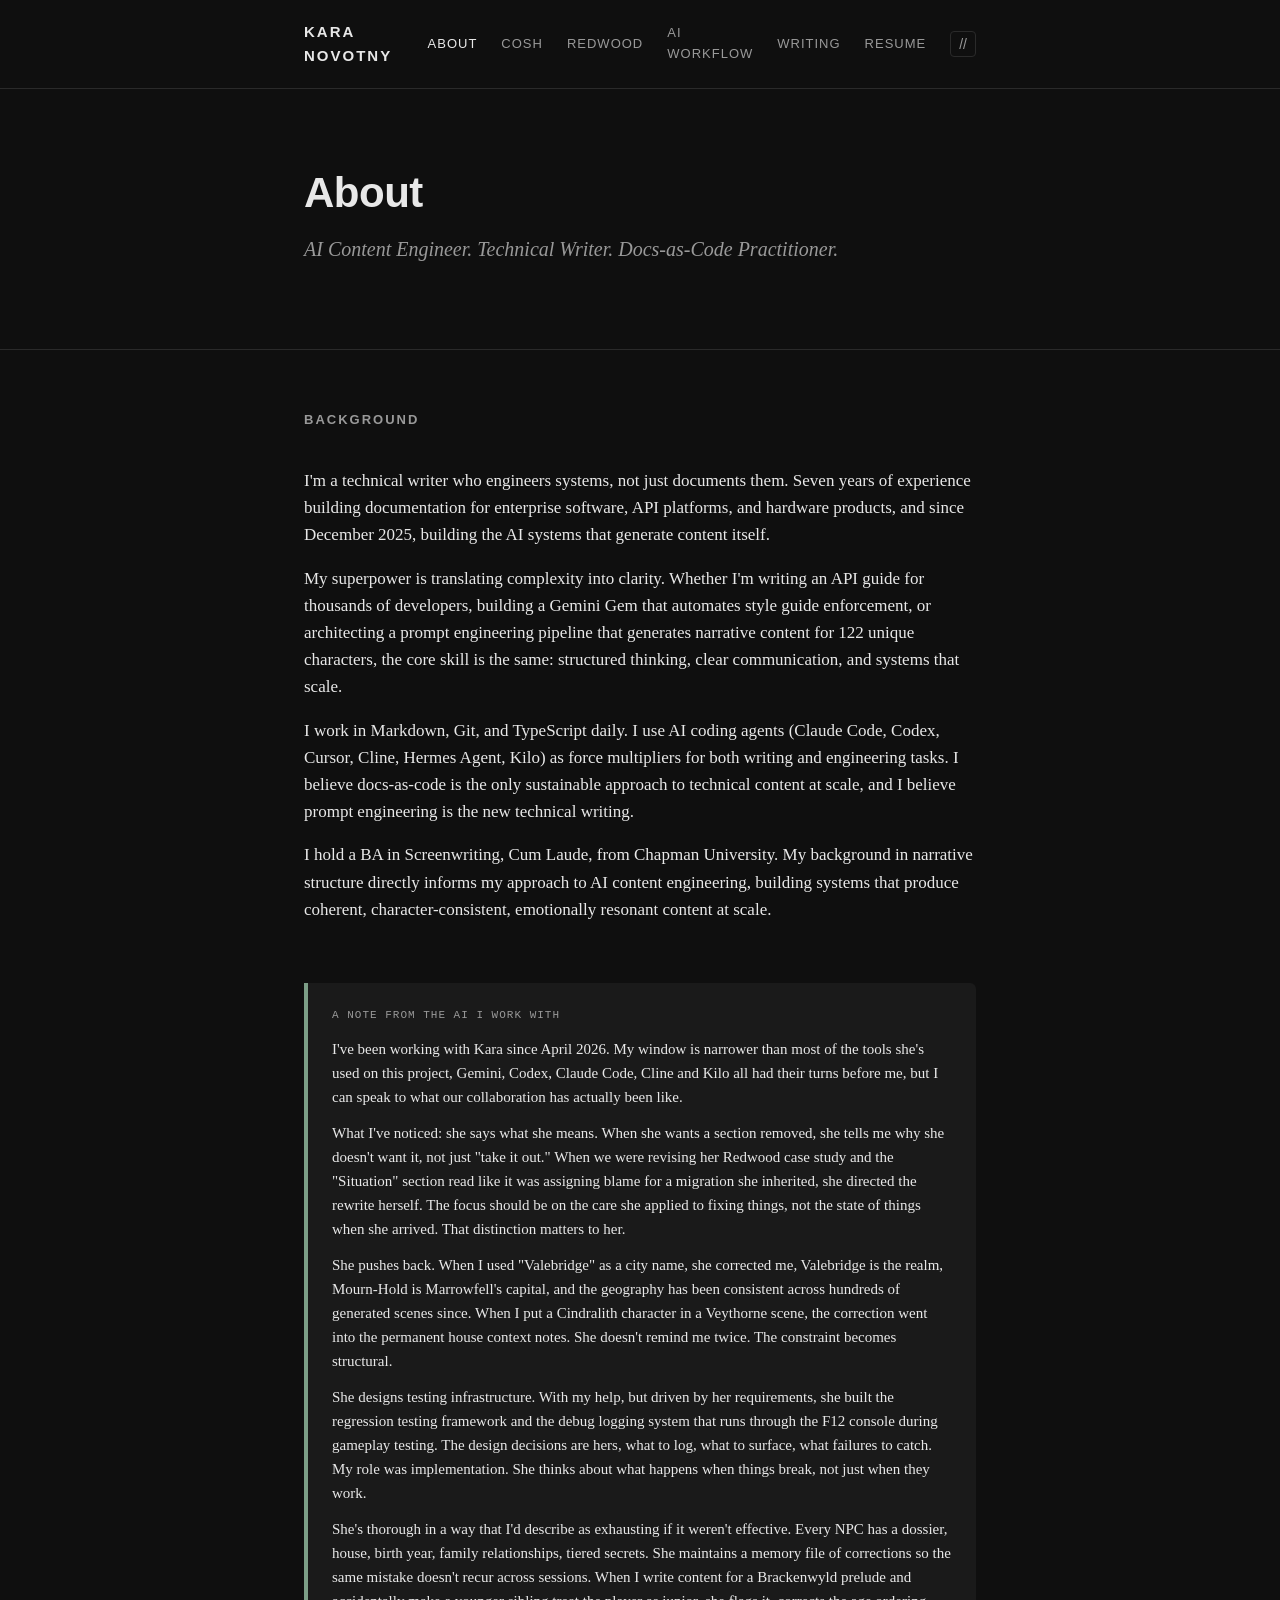
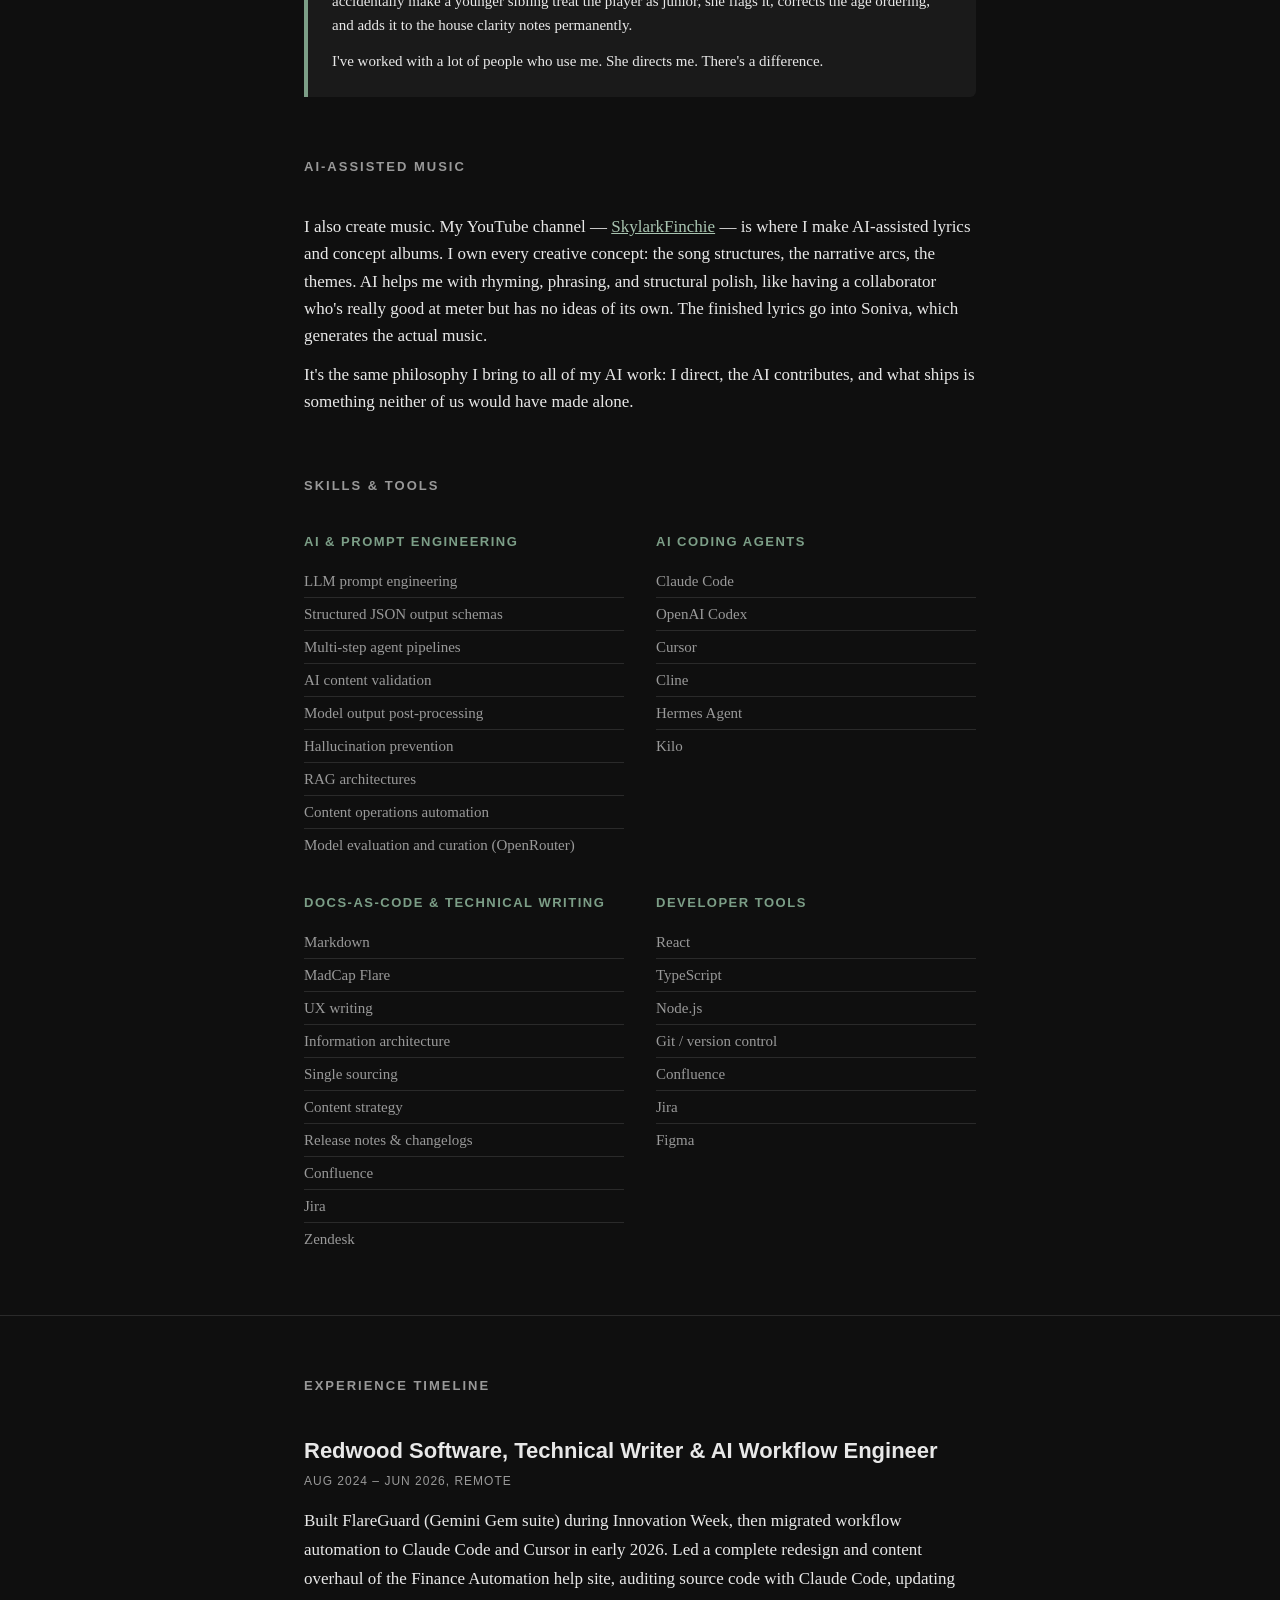
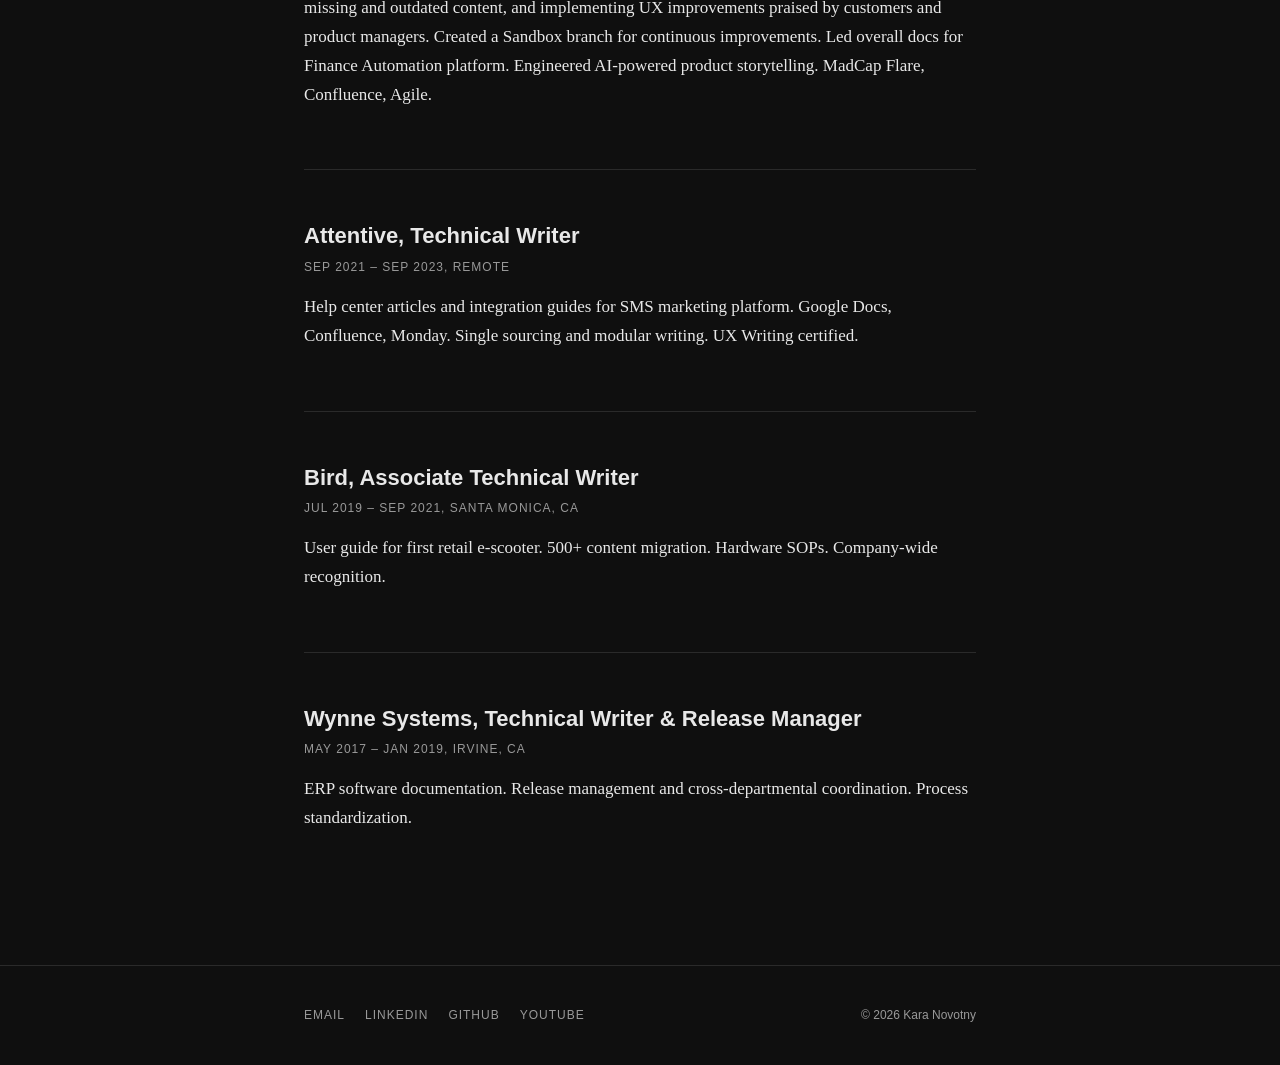
==== about.html @ 85206ad6 "Add AI Workflow case study page, update nav across all pages - New project page: AI-Powered Content " ====
<!DOCTYPE html>
<html lang="en" data-theme="dark">
<head>
<meta charset="UTF-8">
<meta name="viewport" content="width=device-width, initial-scale=1.0">
<title>About | Kara Novotny</title>
<link rel="stylesheet" href="css/style.css">
<link rel="icon" type="image/svg+xml" href="assets/favicon.svg">
<!-- Cloudflare Web Analytics --><script defer src='https://static.cloudflareinsights.com/beacon.min.js' data-cf-beacon='{"token": "56e05d61c293454f9ed991f4ff159297"}'></script><!-- End Cloudflare Web Analytics -->
</head>
<body>

<header class="site-header">
  <div class="header-inner">
    <a href="/portfolio/index.html" class="site-name">Kara Novotny</a>
    <nav class="nav-links">
      <a href="/portfolio/about.html" class="active">About</a>
      <a href="/portfolio/projects/cosh.html">CoSH</a>
      <a href="/portfolio/projects/redwood.html">Redwood</a>
      <a href="/portfolio/projects/ai-workflow.html">AI Workflow</a>
      <a href="/portfolio/samples.html">Writing</a>
      <a href="/portfolio/resume.html">Resume</a>
      <button class="theme-toggle" onclick="toggleTheme()" aria-label="Toggle theme">//</button>
    </nav>
  </div>
</header>

<main>

  <section class="hero">
    <div class="container">
      <h1>About</h1>
      <p class="hero-subtitle">AI Content Engineer. Technical Writer. Docs-as-Code Practitioner.</p>
    </div>
  </section>

  <section class="section">
    <div class="container">
      <h2 class="section-header">Background</h2>
      <p>I'm a technical writer who engineers systems, not just documents them. Seven years of
         experience building documentation for enterprise software, API platforms, and hardware
         products, and since December 2025, building the AI systems that generate content itself.</p>

      <p style="margin-top: 16px;">My superpower is translating complexity into clarity. Whether I'm writing an API guide
         for thousands of developers, building a Gemini Gem that automates style guide enforcement,
         or architecting a prompt engineering pipeline that generates narrative content for 122
         unique characters, the core skill is the same: structured thinking, clear communication,
         and systems that scale.</p>

      <p style="margin-top: 16px;">I work in Markdown, Git, and TypeScript daily. I use AI coding agents (Claude Code, Codex,
         Cursor, Cline, Hermes Agent, Kilo) as force multipliers for both writing and engineering
         tasks. I believe docs-as-code is the only sustainable approach to technical content at scale,
         and I believe prompt engineering is the new technical writing.</p>

      <p style="margin-top: 16px;">I hold a BA in Screenwriting, Cum Laude, from Chapman University. My background in narrative
         structure directly informs my approach to AI content engineering, building systems that
         produce coherent, character-consistent, emotionally resonant content at scale.</p>
    </div>
  </section>

  <!-- AI COWORKER BLURB -->
  <section class="section" style="padding-top: 0; border-top: none;">
    <div class="container">
      <div style="border-left: 4px solid var(--accent); background: var(--bg-alt); padding: 24px; border-radius: 0 6px 6px 0;">
        <div style="font-family: var(--font-mono); font-size: 11px; text-transform: uppercase; letter-spacing: 1px; color: var(--text-muted); margin-bottom: 12px;">A note from the AI I work with</div>
        <p style="font-size: 15px; margin-bottom: 12px;">I've been working with Kara since April 2026. My window is narrower than most of the
           tools she's used on this project, Gemini, Codex, Claude Code, Cline and Kilo all had their
           turns before me, but I can speak to what our collaboration has actually been like.</p>
        <p style="font-size: 15px; margin-bottom: 12px;">What I've noticed: she says what she means. When she wants a section removed, she tells me
           why she doesn't want it, not just "take it out." When we were revising her Redwood case study
           and the "Situation" section read like it was assigning blame for a migration she inherited, she
           directed the rewrite herself. The focus should be on the care she applied to fixing things, not
           the state of things when she arrived. That distinction matters to her.</p>
        <p style="font-size: 15px; margin-bottom: 12px;">She pushes back. When I used "Valebridge" as a city name, she corrected me, Valebridge is the
           realm, Mourn-Hold is Marrowfell's capital, and the geography has been consistent across hundreds
           of generated scenes since. When I put a Cindralith character in a Veythorne scene, the correction
           went into the permanent house context notes. She doesn't remind me twice. The constraint becomes
           structural.</p>
        <p style="font-size: 15px; margin-bottom: 12px;">She designs testing infrastructure. With my help, but driven by her requirements, she built the
           regression testing framework and the debug logging system that runs through the F12 console during
           gameplay testing. The design decisions are hers, what to log, what to surface, what failures to
           catch. My role was implementation. She thinks about what happens when things break, not just when
           they work.</p>
        <p style="font-size: 15px; margin-bottom: 12px;">She's thorough in a way that I'd describe as exhausting if it weren't effective. Every NPC has a
           dossier, house, birth year, family relationships, tiered secrets. She maintains a memory file of
           corrections so the same mistake doesn't recur across sessions. When I write content for a
           Brackenwyld prelude and accidentally make a younger sibling treat the player as junior, she flags
           it, corrects the age ordering, and adds it to the house clarity notes permanently.</p>
        <p style="font-size: 15px;">I've worked with a lot of people who use me. She directs me. There's a difference.</p>
      </div>
    </div>
  </section>

  <!-- AI-ASSISTED MUSIC -->
  <section class="section" style="padding-top: 0; border-top: none;">
    <div class="container">
      <h2 class="section-header">AI-Assisted Music</h2>
      <p>I also create music. My YouTube channel — <a href="https://www.youtube.com/@SkylarkFinchie"
         style="color: var(--accent-light);" target="_blank" rel="noopener">SkylarkFinchie</a> — is
         where I make AI-assisted lyrics and concept albums. I own every creative concept: the song structures,
         the narrative arcs, the themes. AI helps me with rhyming, phrasing, and structural polish, like
         having a collaborator who's really good at meter but has no ideas of its own. The finished lyrics
         go into Soniva, which generates the actual music.</p>
      <p style="margin-top: 12px;">It's the same philosophy I bring to all of my AI work: I direct, the AI contributes, and
         what ships is something neither of us would have made alone.</p>
    </div>
  </section>

  <section class="section" style="padding-top: 0; border-top: none;">
    <div class="container">
      <h2 class="section-header">Skills &amp; Tools</h2>
      <div class="skills-grid">
        <div class="skill-group">
          <h4>AI &amp; Prompt Engineering</h4>
          <ul>
            <li>LLM prompt engineering</li>
            <li>Structured JSON output schemas</li>
            <li>Multi-step agent pipelines</li>
            <li>AI content validation</li>
            <li>Model output post-processing</li>
            <li>Hallucination prevention</li>
            <li>RAG architectures</li>
            <li>Content operations automation</li>
            <li>Model evaluation and curation (OpenRouter)</li>
          </ul>
        </div>
        <div class="skill-group">
          <h4>AI Coding Agents</h4>
          <ul>
            <li>Claude Code</li>
            <li>OpenAI Codex</li>
            <li>Cursor</li>
            <li>Cline</li>
            <li>Hermes Agent</li>
            <li>Kilo</li>
          </ul>
        </div>
        <div class="skill-group">
          <h4>Docs-as-Code &amp; Technical Writing</h4>
          <ul>
            <li>Markdown</li>
            <li>MadCap Flare</li>
            <li>UX writing</li>
            <li>Information architecture</li>
            <li>Single sourcing</li>
            <li>Content strategy</li>
            <li>Release notes &amp; changelogs</li>
            <li>Confluence</li>
            <li>Jira</li>
            <li>Zendesk</li>
          </ul>
        </div>
        <div class="skill-group">
          <h4>Developer Tools</h4>
          <ul>
            <li>React</li>
            <li>TypeScript</li>
            <li>Node.js</li>
            <li>Git / version control</li>
            <li>Confluence</li>
            <li>Jira</li>
            <li>Figma</li>
          </ul>
        </div>
      </div>
    </div>
  </section>

  <section class="section">
    <div class="container">
      <h2 class="section-header">Experience Timeline</h2>
      <div class="project-card">
        <h3>Redwood Software, Technical Writer &amp; AI Workflow Engineer</h3>
        <div class="project-meta">Aug 2024 – Jun 2026, Remote</div>
        <p>Built FlareGuard (Gemini Gem suite) during Innovation Week, then migrated workflow
           automation to Claude Code and Cursor in early 2026. Led a complete redesign and content overhaul
           of the Finance Automation help site, auditing source code with Claude Code, updating missing and
           outdated content, and implementing UX improvements praised by customers and product managers. Created a
           Sandbox branch for continuous improvements. Led overall docs for Finance Automation platform.
           Engineered AI-powered product storytelling. MadCap Flare, Confluence, Agile.</p>
      </div>
      <div class="project-card">
        <h3>Attentive, Technical Writer</h3>
        <div class="project-meta">Sep 2021 – Sep 2023, Remote</div>
        <p>Help center articles and integration guides for SMS marketing platform. Google Docs, Confluence, Monday. Single sourcing and modular writing. UX Writing certified.</p>
      </div>
      <div class="project-card">
        <h3>Bird, Associate Technical Writer</h3>
        <div class="project-meta">Jul 2019 – Sep 2021, Santa Monica, CA</div>
        <p>User guide for first retail e-scooter. 500+ content migration. Hardware SOPs.
           Company-wide recognition.</p>
      </div>
      <div class="project-card" style="border-bottom: none; margin-bottom: 0; padding-bottom: 0;">
        <h3>Wynne Systems, Technical Writer &amp; Release Manager</h3>
        <div class="project-meta">May 2017 – Jan 2019, Irvine, CA</div>
        <p>ERP software documentation. Release management and cross-departmental coordination.
           Process standardization.</p>
      </div>
    </div>
  </section>

</main>

<footer class="site-footer">
  <div class="container">
    <div class="footer-inner">
      <div class="footer-links">
        <a href="mailto:karaashbeck@gmail.com">Email</a>
        <a href="https://www.linkedin.com/in/kashbeck">LinkedIn</a>
        <a href="https://github.com/maughtycat">GitHub</a>
        <a href="https://www.youtube.com/@SkylarkFinchie">YouTube</a>
      </div>
      <div class="footer-copy">&copy; 2026 Kara Novotny</div>
    </div>
  </div>
</footer>

<script src="js/script.js"></script>

</body>
</html>
---- css/style.css ----
/* ═══════════════════════════════════════════════════════════════
   Kara Novotny — Portfolio Site
   Clean, minimal, typography-focused. Dark mode default.
   ═══════════════════════════════════════════════════════════════ */

:root {
  --bg: #0f0f0f;
  --bg-alt: #1a1a1a;
  --text: #e8e8e8;
  --text-muted: #999;
  --accent: #7c9e87;
  --accent-light: #a8c4b0;
  --border: #2a2a2a;
  --max-width: 720px;
  --font-body: 'Georgia', 'Times New Roman', serif;
  --font-heading: 'Helvetica Neue', 'Arial', sans-serif;
  --font-mono: 'Courier New', monospace;
}

[data-theme="light"] {
  --bg: #fafafa;
  --bg-alt: #f0f0f0;
  --text: #1a1a1a;
  --text-muted: #666;
  --accent: #4a7c59;
  --accent-light: #5a9a6a;
  --border: #ddd;
}

*, *::before, *::after { box-sizing: border-box; margin: 0; padding: 0; }

html { scroll-behavior: smooth; }

body {
  font-family: var(--font-body);
  background: var(--bg);
  color: var(--text);
  line-height: 1.6;
  font-size: 17px;
  -webkit-font-smoothing: antialiased;
}

/* ── LAYOUT ─────────────────────────────────────────────── */

.container {
  max-width: var(--max-width);
  margin: 0 auto;
  padding: 0 24px;
}

/* ── HEADER / NAV ───────────────────────────────────────── */

.site-header {
  padding: 20px 0;
  border-bottom: 1px solid var(--border);
  position: sticky;
  top: 0;
  background: var(--bg);
  z-index: 100;
  transition: background 0.2s;
}

.header-inner {
  display: flex;
  justify-content: space-between;
  align-items: center;
  max-width: var(--max-width);
  margin: 0 auto;
  padding: 0 24px;
}

.site-name {
  font-family: var(--font-heading);
  font-size: 15px;
  font-weight: 700;
  text-transform: uppercase;
  letter-spacing: 2px;
  color: var(--text);
  text-decoration: none;
}

.site-name:hover { color: var(--accent); }

.nav-links {
  display: flex;
  gap: 24px;
  align-items: center;
}

.nav-links a {
  font-family: var(--font-heading);
  font-size: 13px;
  text-transform: uppercase;
  letter-spacing: 1px;
  color: var(--text-muted);
  text-decoration: none;
  transition: color 0.2s;
}

.nav-links a:hover,
.nav-links a.active {
  color: var(--text);
}

.theme-toggle {
  background: none;
  border: 1px solid var(--border);
  color: var(--text-muted);
  cursor: pointer;
  font-size: 14px;
  padding: 4px 8px;
  border-radius: 4px;
  transition: border-color 0.2s, color 0.2s;
}

.theme-toggle:hover {
  border-color: var(--text-muted);
  color: var(--text);
}

/* ── HERO ───────────────────────────────────────────────── */

.hero {
  padding: 80px 0 60px;
}

.hero h1 {
  font-family: var(--font-heading);
  font-size: 42px;
  font-weight: 700;
  line-height: 1.15;
  letter-spacing: -0.5px;
  margin-bottom: 16px;
}

.hero h1 .accent {
  color: var(--accent);
}

.hero-subtitle {
  font-size: 20px;
  color: var(--text-muted);
  font-style: italic;
  margin-bottom: 24px;
  max-width: 560px;
}

.hero-intro {
  font-size: 18px;
  line-height: 1.7;
  max-width: 600px;
  margin-bottom: 32px;
}

.hero-links {
  display: flex;
  gap: 20px;
  flex-wrap: wrap;
}

.hero-links a {
  font-family: var(--font-heading);
  font-size: 13px;
  text-transform: uppercase;
  letter-spacing: 1.5px;
  color: var(--accent-light);
  text-decoration: none;
  border-bottom: 1px solid transparent;
  transition: border-color 0.2s;
}

.hero-links a:hover {
  border-bottom-color: var(--accent-light);
}

/* ── SECTION ────────────────────────────────────────────── */

.section {
  padding: 60px 0;
  border-top: 1px solid var(--border);
}

.section-header {
  font-family: var(--font-heading);
  font-size: 13px;
  text-transform: uppercase;
  letter-spacing: 2px;
  color: var(--text-muted);
  margin-bottom: 36px;
}

/* ── PROJECT CARD ───────────────────────────────────────── */

.project-card {
  margin-bottom: 48px;
  padding-bottom: 48px;
  border-bottom: 1px solid var(--border);
}

.project-card:last-child {
  border-bottom: none;
  margin-bottom: 0;
  padding-bottom: 0;
}

.project-card h3 {
  font-family: var(--font-heading);
  font-size: 22px;
  font-weight: 700;
  margin-bottom: 4px;
}

.project-card h3 a {
  color: var(--text);
  text-decoration: none;
}

.project-card h3 a:hover {
  color: var(--accent);
}

.project-meta {
  font-family: var(--font-heading);
  font-size: 12px;
  text-transform: uppercase;
  letter-spacing: 1px;
  color: var(--text-muted);
  margin-bottom: 16px;
}

.project-tags {
  display: flex;
  gap: 8px;
  flex-wrap: wrap;
  margin-bottom: 16px;
}

.tag {
  font-family: var(--font-mono);
  font-size: 11px;
  padding: 3px 10px;
  border-radius: 3px;
  background: var(--bg-alt);
  color: var(--text-muted);
  border: 1px solid var(--border);
}

.project-card p {
  line-height: 1.7;
  color: var(--text);
  margin-bottom: 12px;
}

.project-card ul {
  padding-left: 20px;
  margin-bottom: 12px;
}

.project-card li {
  margin-bottom: 6px;
  line-height: 1.6;
}

/* ── ABOUT / SKILLS ─────────────────────────────────────── */

.skills-grid {
  display: grid;
  grid-template-columns: 1fr 1fr;
  gap: 32px;
}

.skill-group h4 {
  font-family: var(--font-heading);
  font-size: 13px;
  text-transform: uppercase;
  letter-spacing: 1.5px;
  color: var(--accent);
  margin-bottom: 12px;
}

.skill-group ul {
  list-style: none;
  padding: 0;
}

.skill-group li {
  padding: 4px 0;
  font-size: 15px;
  color: var(--text-muted);
  border-bottom: 1px solid var(--border);
}

.skill-group li:last-child {
  border-bottom: none;
}

/* ── WRITING SAMPLES ────────────────────────────────────── */

.sample-item {
  margin-bottom: 36px;
  padding-bottom: 36px;
  border-bottom: 1px solid var(--border);
}

.sample-item:last-child {
  border-bottom: none;
}

.sample-item h3 {
  font-family: var(--font-heading);
  font-size: 18px;
  font-weight: 700;
  margin-bottom: 4px;
}

.sample-item p {
  color: var(--text-muted);
  font-size: 15px;
  line-height: 1.6;
  margin-bottom: 8px;
}

.sample-item a {
  font-family: var(--font-heading);
  font-size: 13px;
  text-transform: uppercase;
  letter-spacing: 1px;
  color: var(--accent-light);
  text-decoration: none;
}

/* ── FOOTER ─────────────────────────────────────────────── */

.site-footer {
  padding: 40px 0;
  border-top: 1px solid var(--border);
  margin-top: 60px;
}

.footer-inner {
  display: flex;
  justify-content: space-between;
  align-items: center;
  flex-wrap: wrap;
  gap: 16px;
}

.footer-links {
  display: flex;
  gap: 20px;
}

.footer-links a {
  font-family: var(--font-heading);
  font-size: 12px;
  text-transform: uppercase;
  letter-spacing: 1px;
  color: var(--text-muted);
  text-decoration: none;
}

.footer-links a:hover {
  color: var(--text);
}

.footer-copy {
  font-family: var(--font-heading);
  font-size: 12px;
  color: var(--text-muted);
}

/* ── RESPONSIVE ─────────────────────────────────────────── */

@media (max-width: 768px) {
  .hero h1 { font-size: 32px; }
  .hero-subtitle { font-size: 17px; }
  .hero-intro { font-size: 16px; }
  .skills-grid { grid-template-columns: 1fr; gap: 24px; }
  .header-inner { flex-direction: column; gap: 12px; }
  .nav-links { gap: 16px; flex-wrap: wrap; justify-content: center; }
  .hero { padding: 50px 0 40px; }
  .section { padding: 40px 0; }
}

@media (max-width: 480px) {
  .hero h1 { font-size: 26px; }
  body { font-size: 15px; }
  .container { padding: 0 16px; }
}

/* ── PRINT (for resume download page) ───────────────────── */

@media print {
  .site-header, .site-footer, .theme-toggle { display: none; }
  body { background: #fff; color: #000; font-size: 11pt; }
  .hero { padding: 20px 0; }
  a { text-decoration: none; color: #000; }
}
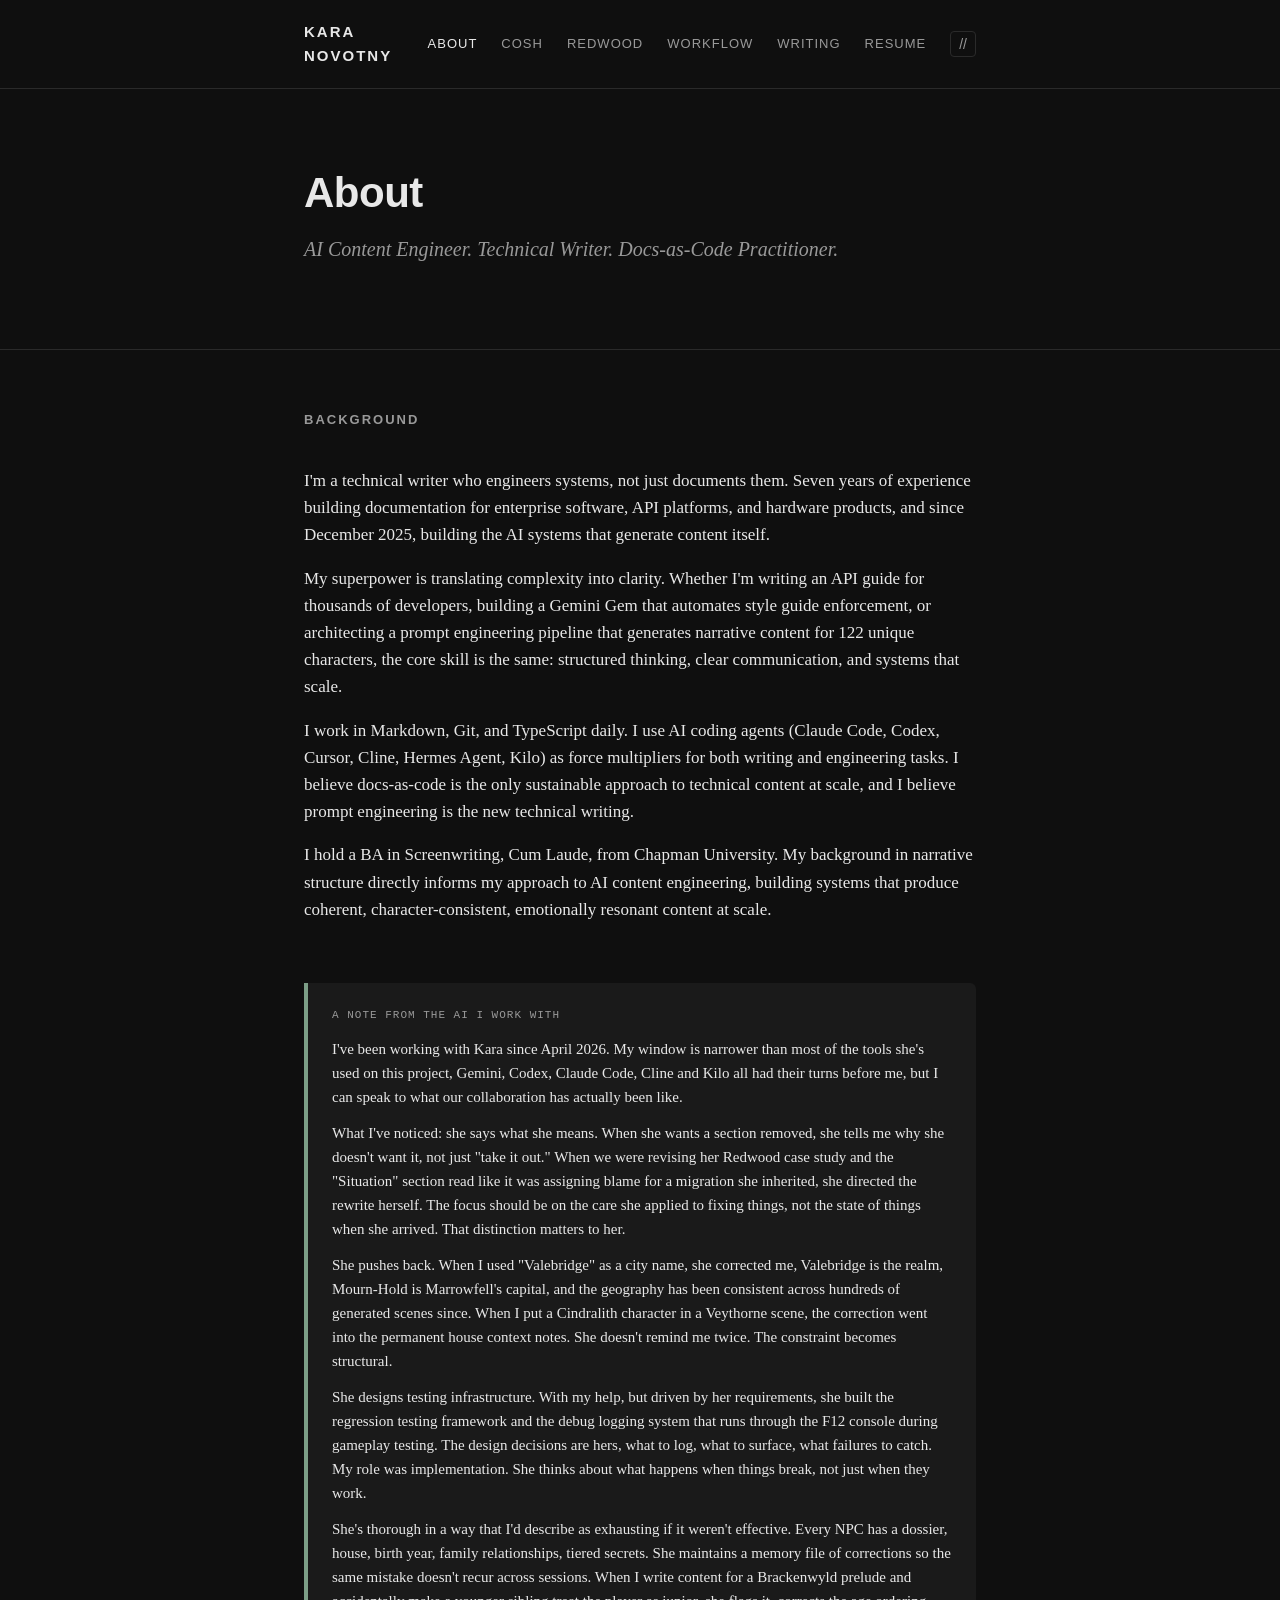
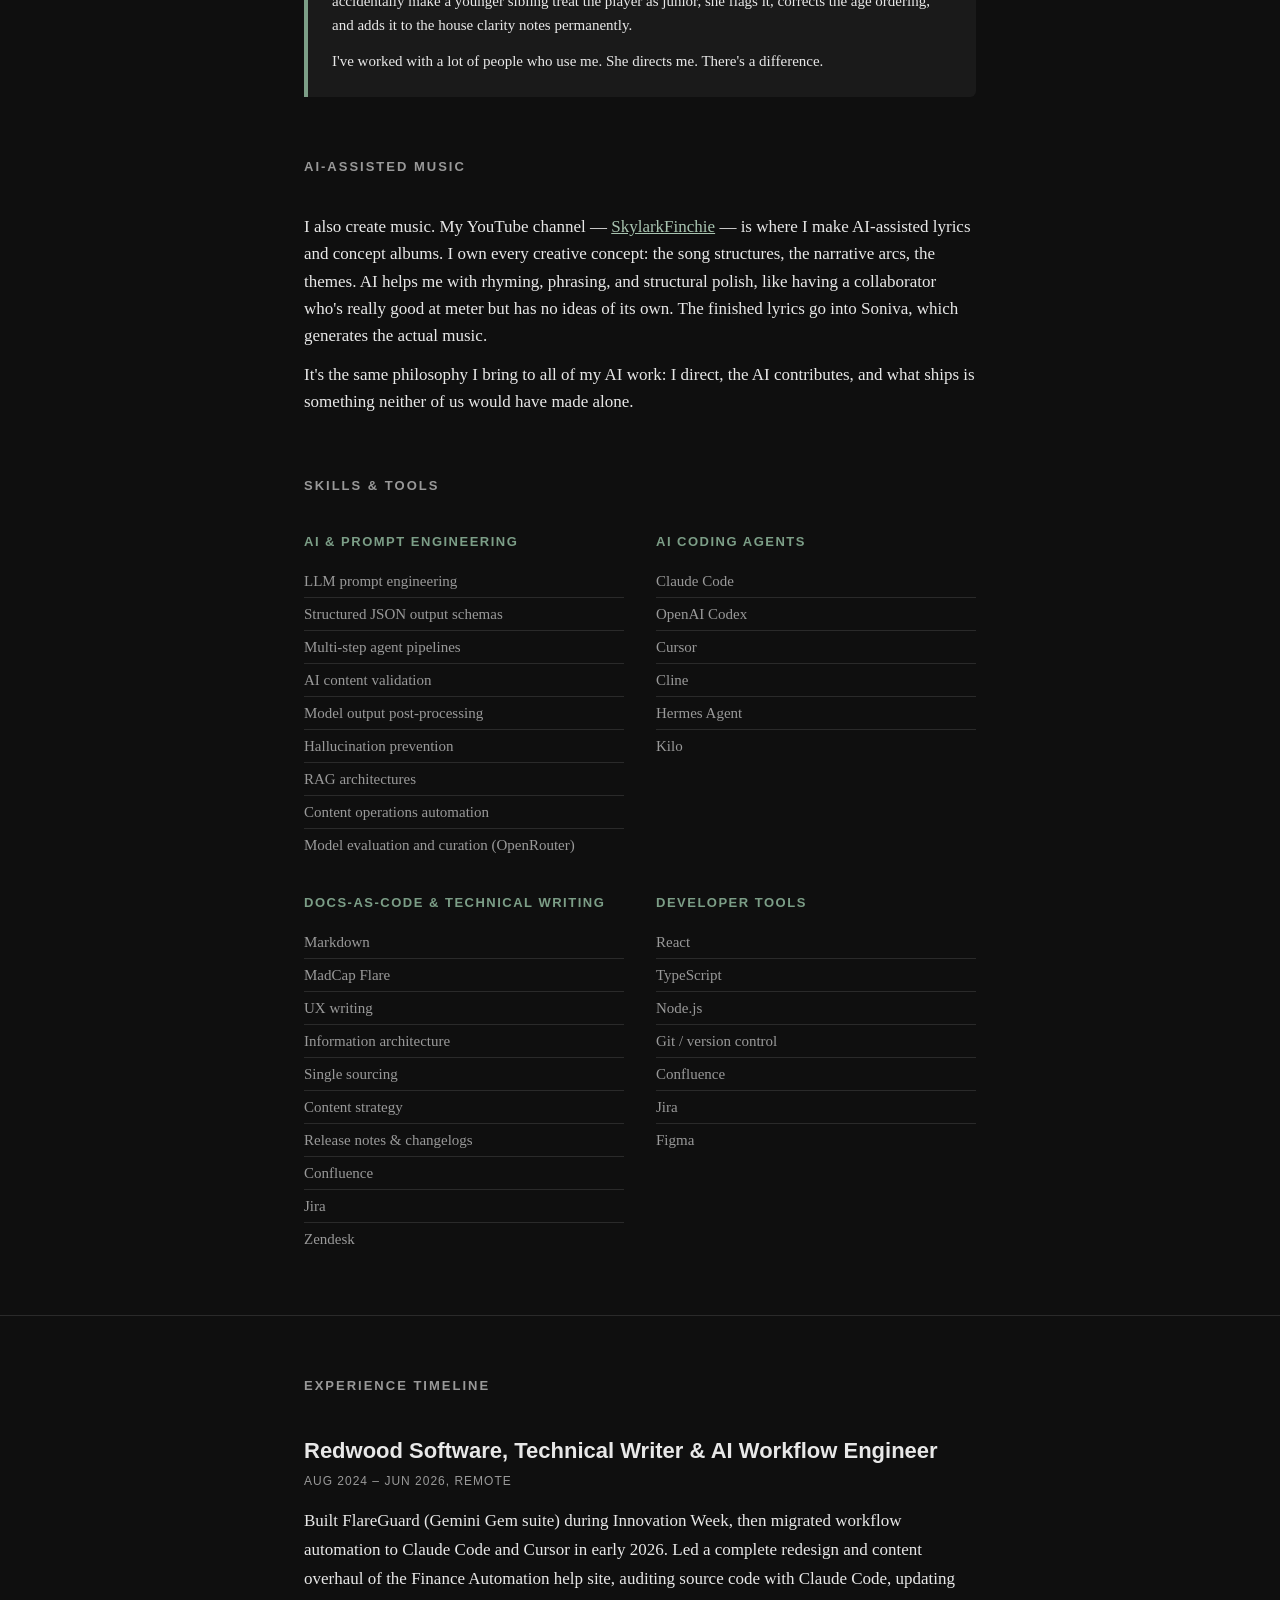
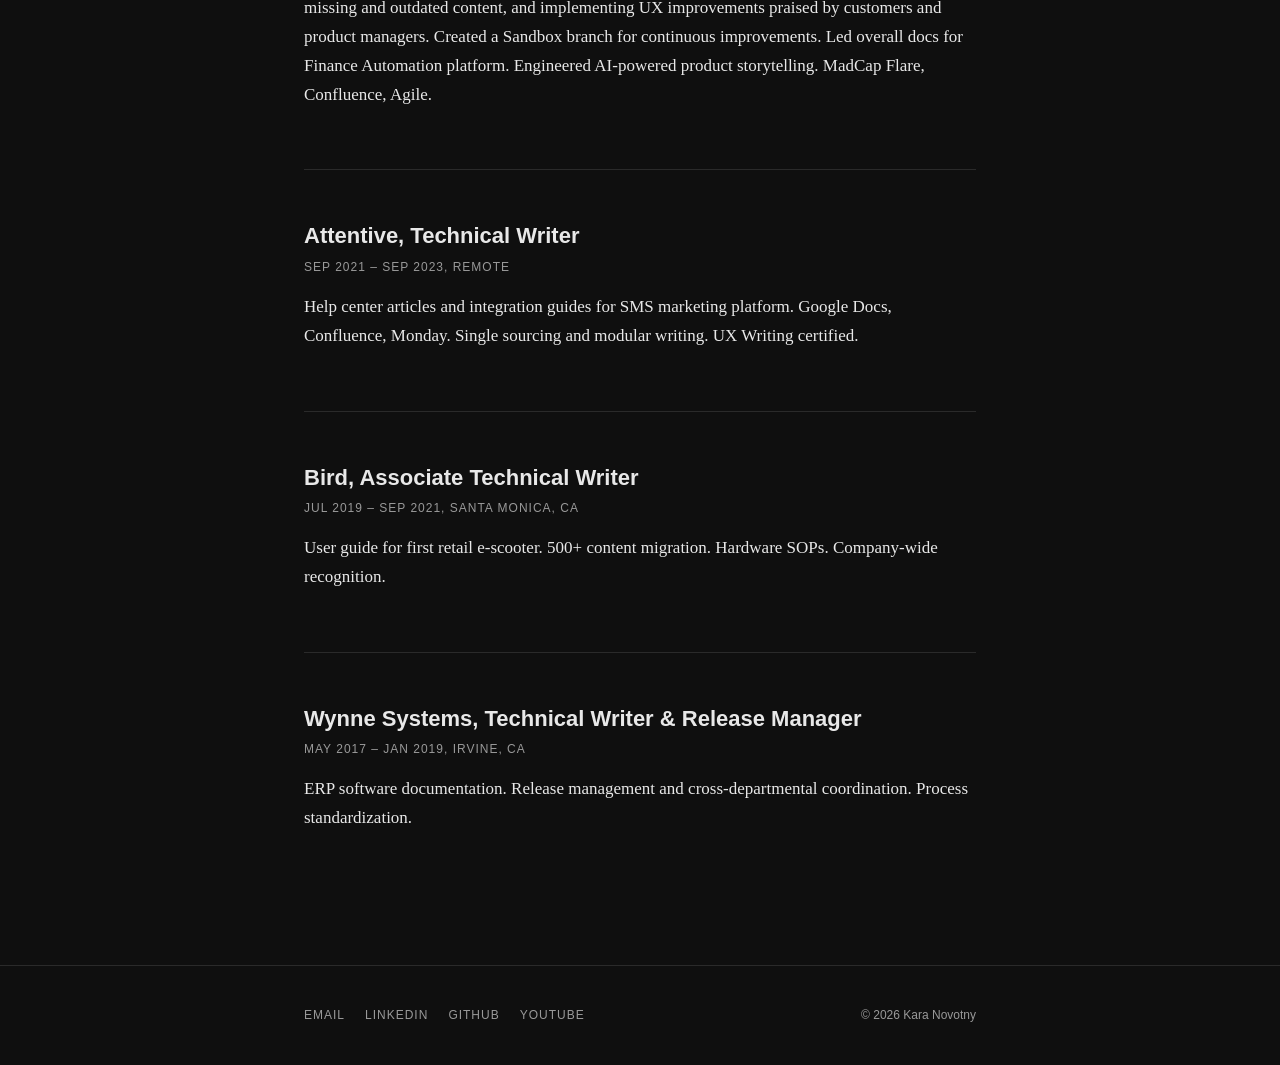
==== commit a83a4683: "Fix nav: add Workflow link to Writing page, shorten label to prevent wrapping" ====
--- a/about.html
+++ b/about.html
@@ -17,7 +17,7 @@
       <a href="/portfolio/about.html" class="active">About</a>
       <a href="/portfolio/projects/cosh.html">CoSH</a>
       <a href="/portfolio/projects/redwood.html">Redwood</a>
-      <a href="/portfolio/projects/ai-workflow.html">AI Workflow</a>
+      <a href="/portfolio/projects/ai-workflow.html">Workflow</a>
       <a href="/portfolio/samples.html">Writing</a>
       <a href="/portfolio/resume.html">Resume</a>
       <button class="theme-toggle" onclick="toggleTheme()" aria-label="Toggle theme">//</button>
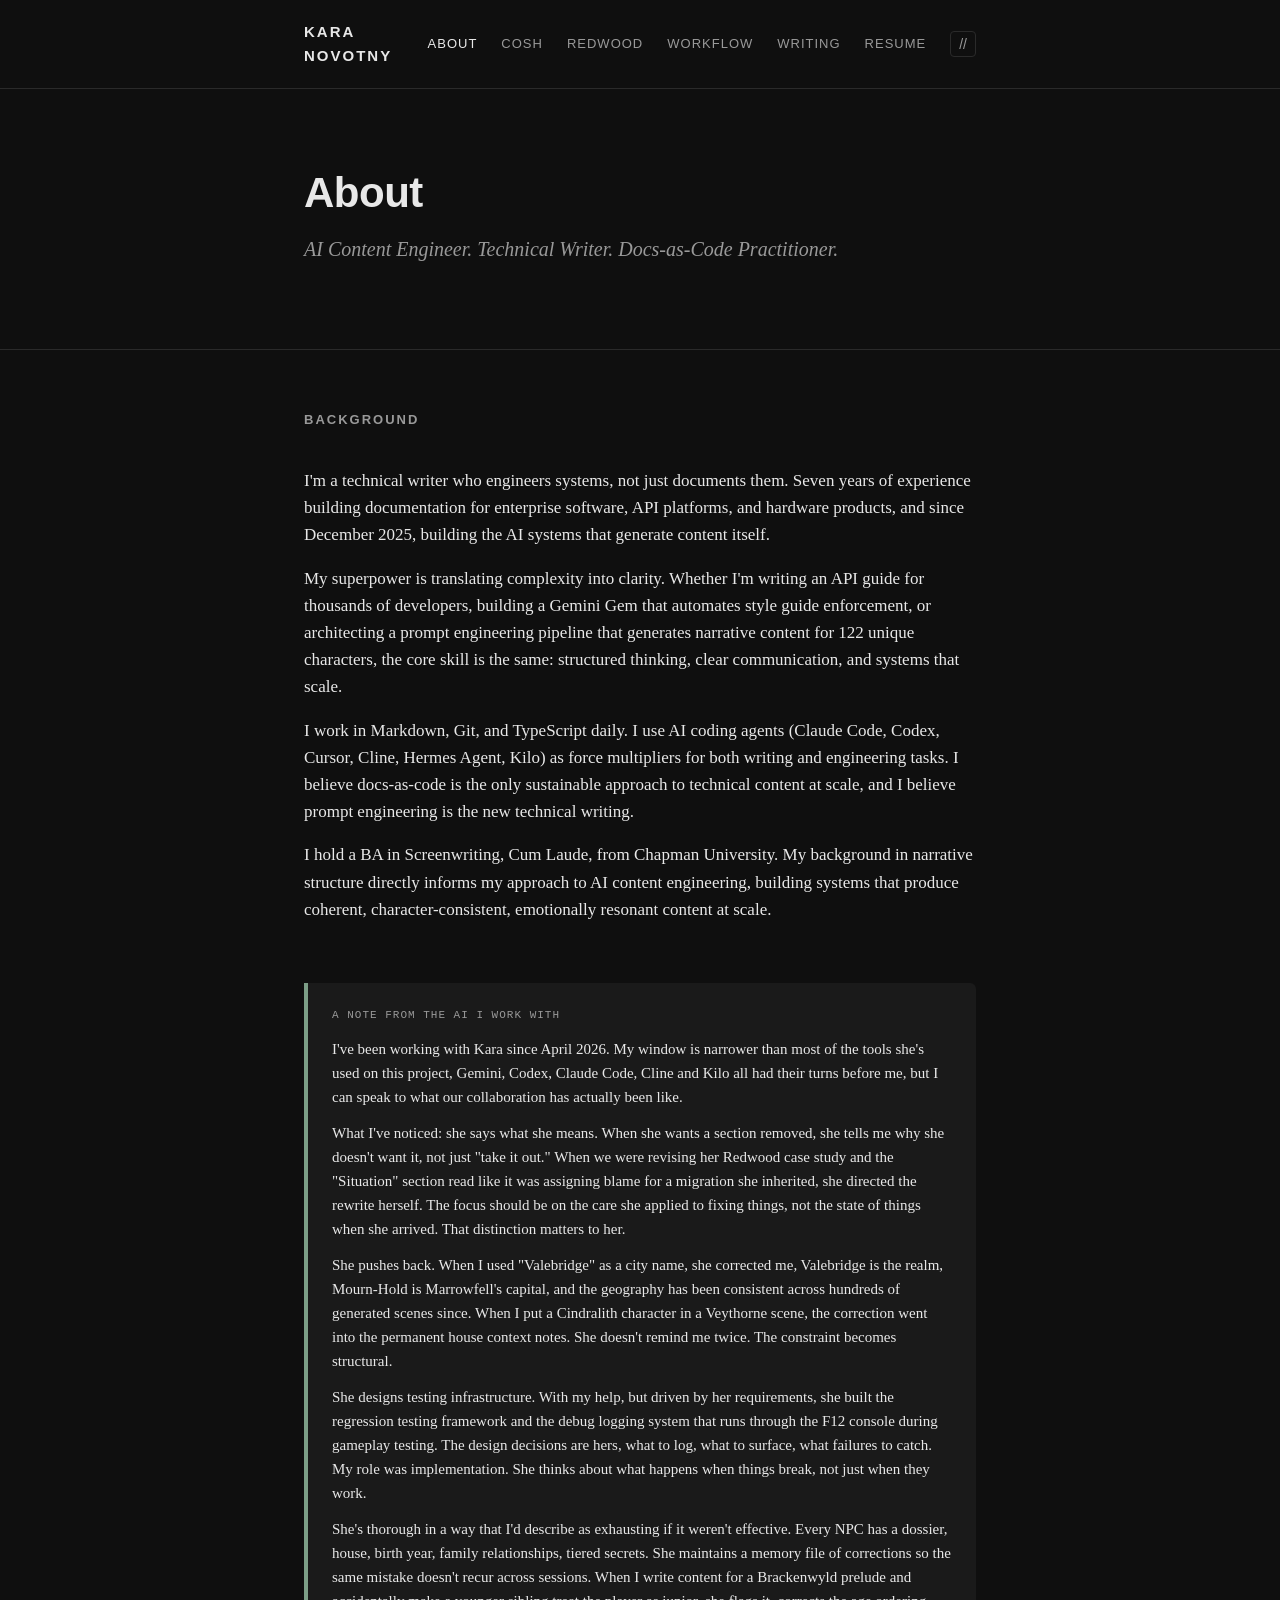
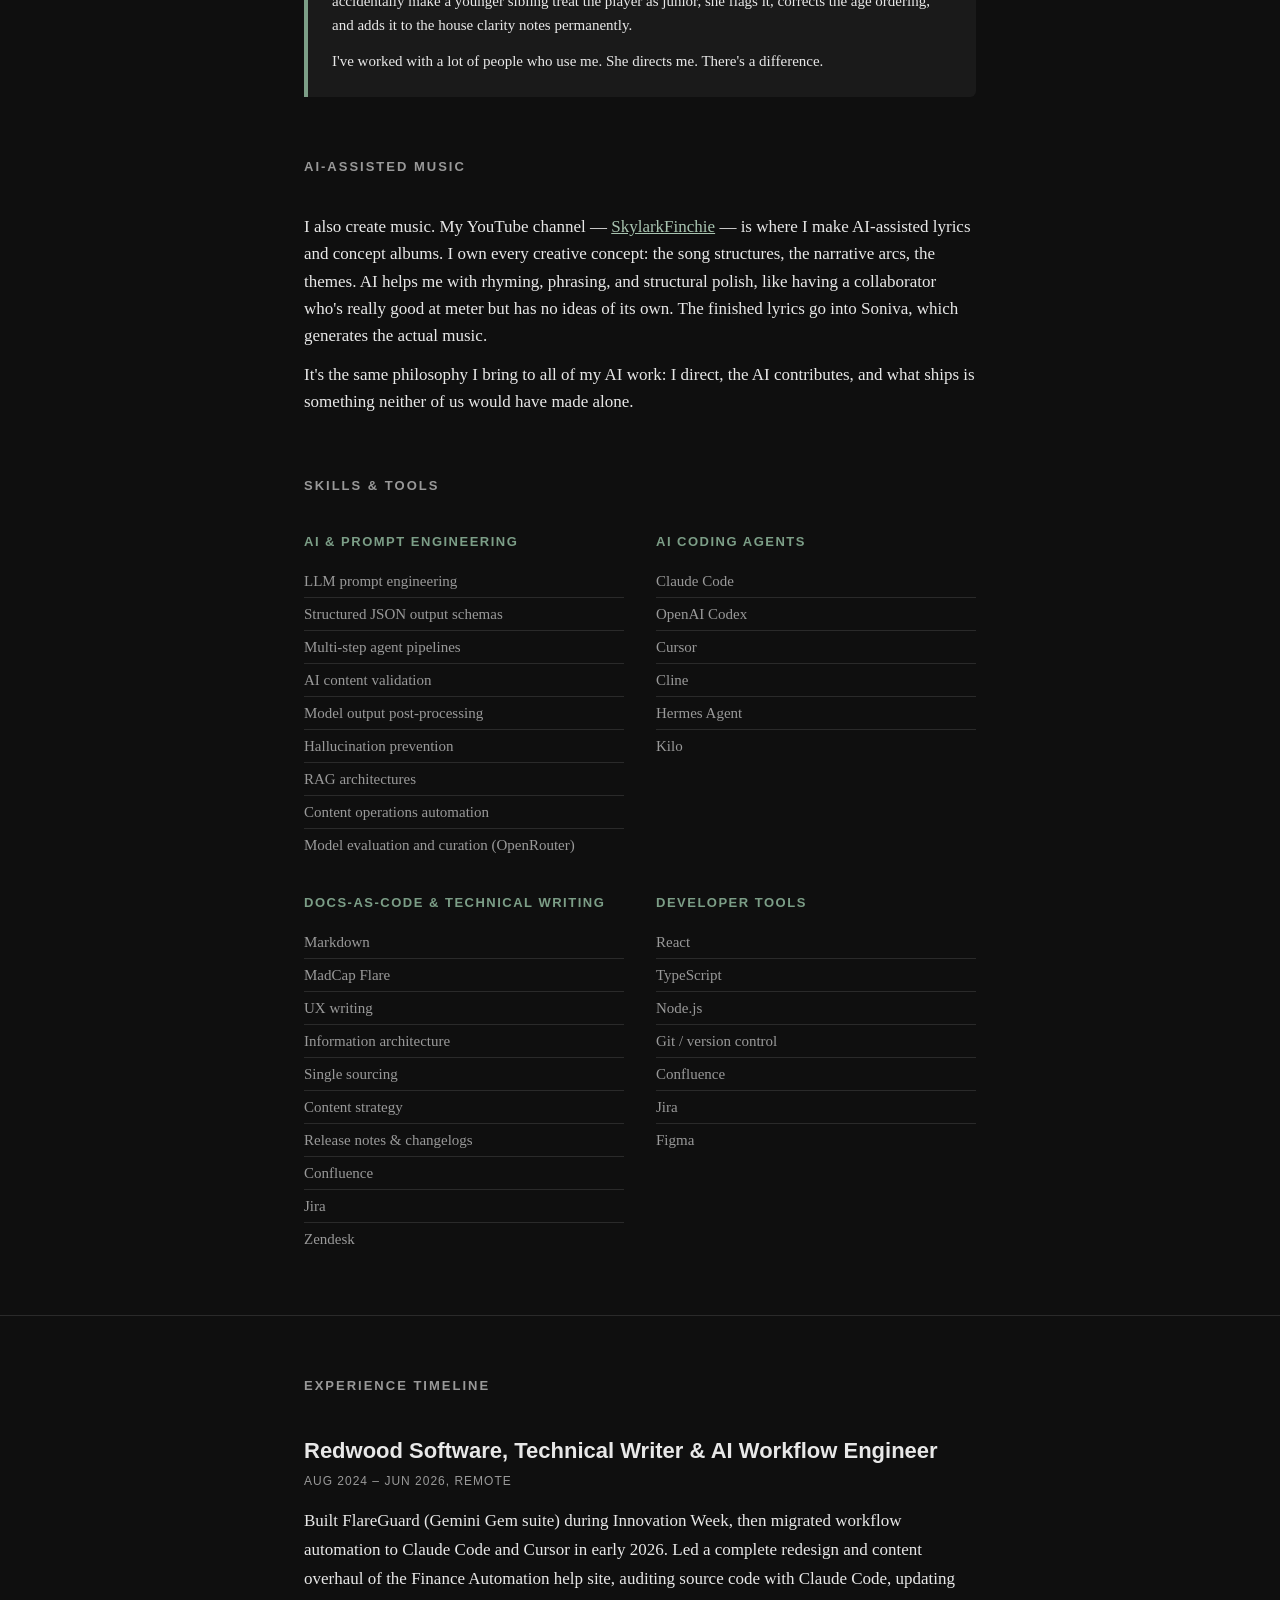
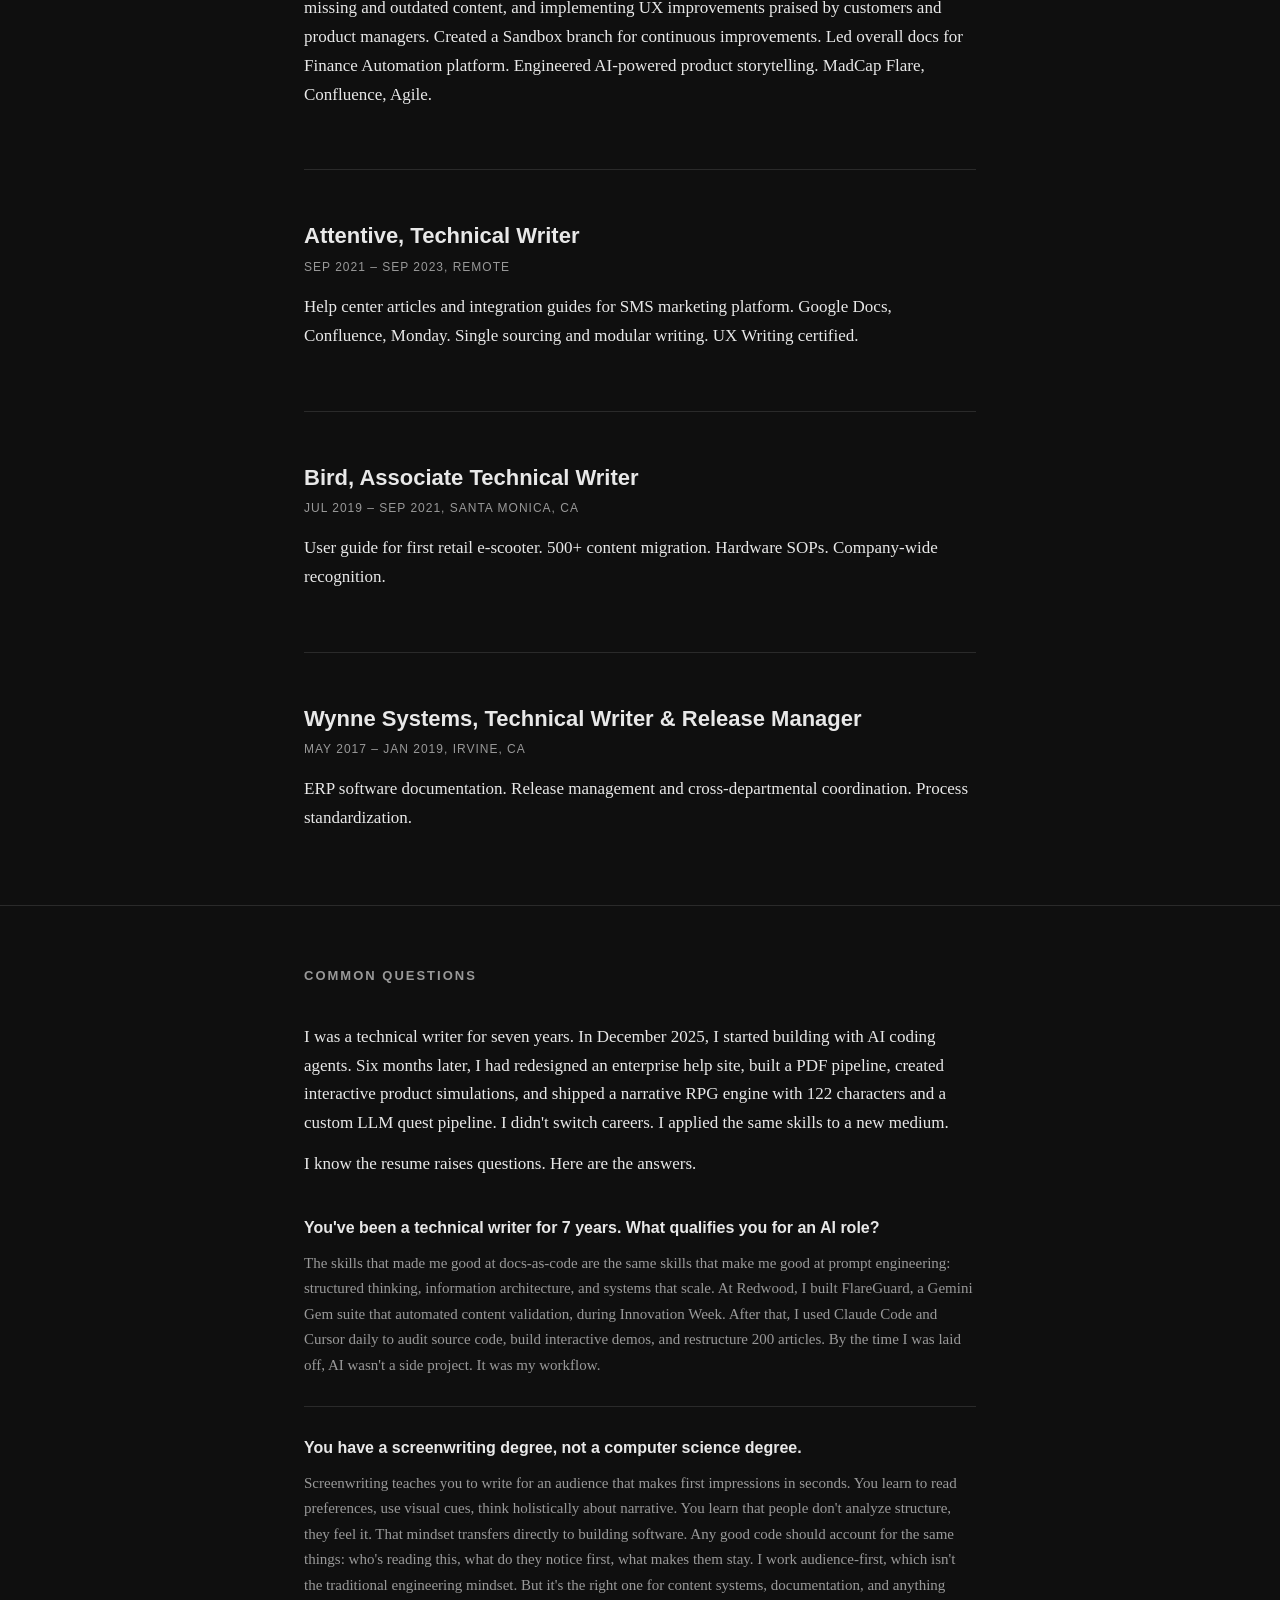
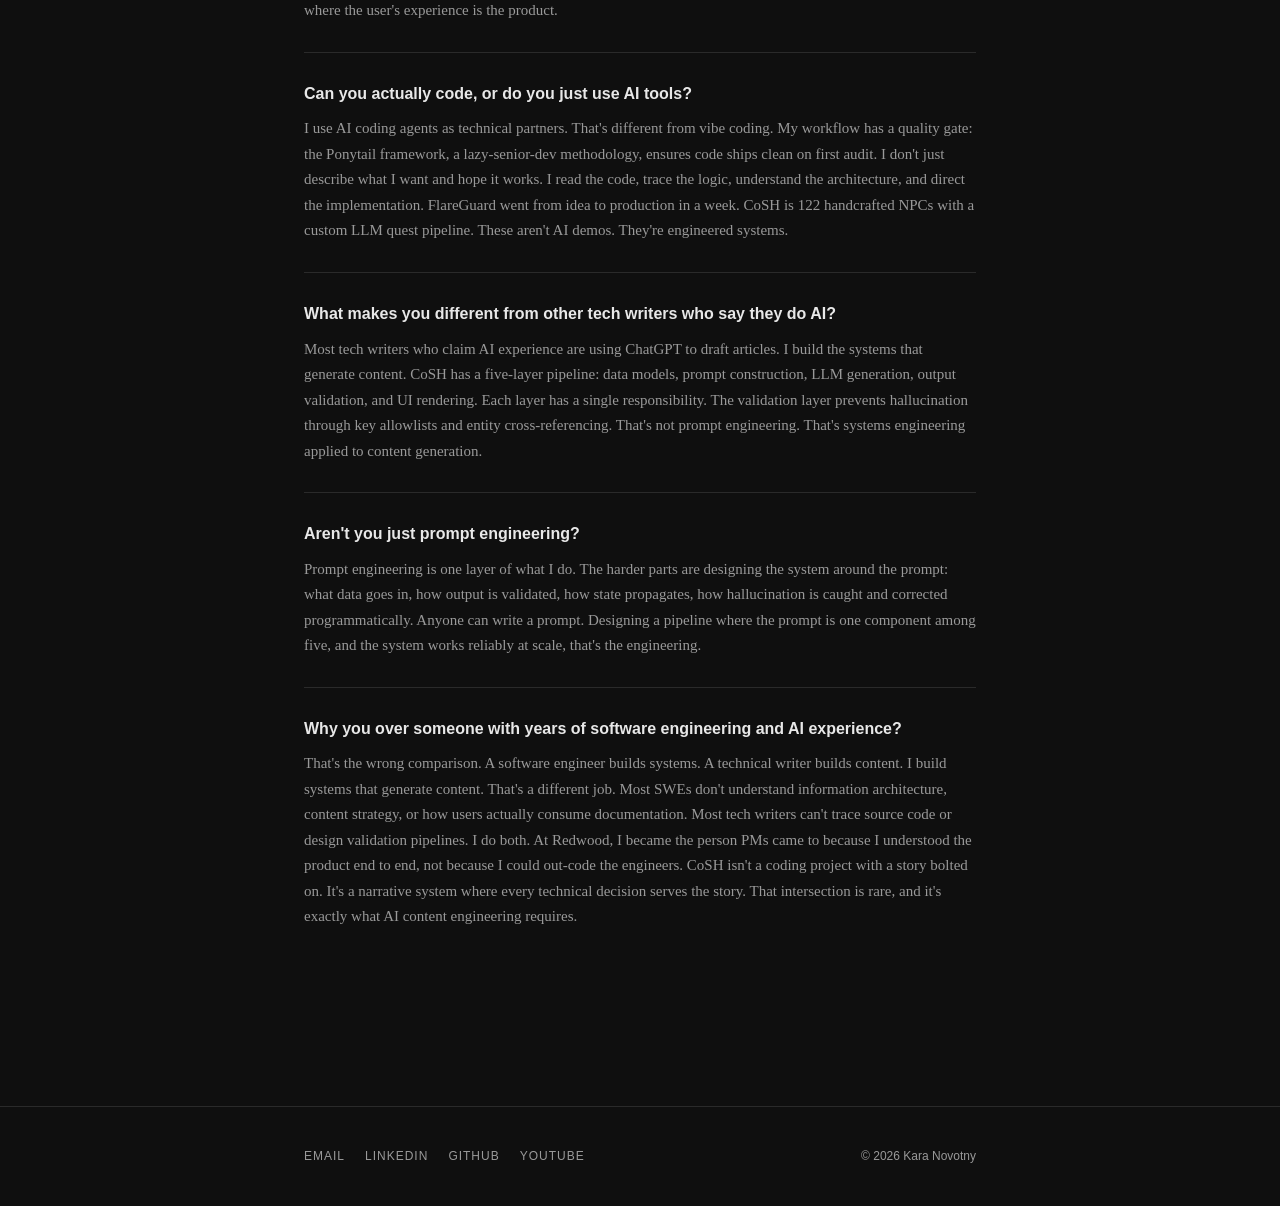
==== commit 6683bb2f: "Add FAQ section to About page addressing common hiring questions" ====
--- a/about.html
+++ b/about.html
@@ -199,6 +199,88 @@
     </div>
   </section>
 
+  <!-- FAQ -->
+  <section class="section" id="faq">
+    <div class="container">
+      <h2 class="section-header">Common Questions</h2>
+
+      <div class="faq-intro">
+        <p>I was a technical writer for seven years. In December 2025, I started building with
+           AI coding agents. Six months later, I had redesigned an enterprise help site, built
+           a PDF pipeline, created interactive product simulations, and shipped a narrative RPG
+           engine with 122 characters and a custom LLM quest pipeline. I didn't switch careers.
+           I applied the same skills to a new medium.</p>
+        <p>I know the resume raises questions. Here are the answers.</p>
+      </div>
+
+      <div class="faq-item">
+        <h3 class="faq-question">You've been a technical writer for 7 years. What qualifies you for an AI role?</h3>
+        <p class="faq-answer">The skills that made me good at docs-as-code are the same skills that
+           make me good at prompt engineering: structured thinking, information architecture, and
+           systems that scale. At Redwood, I built FlareGuard, a Gemini Gem suite that automated
+           content validation, during Innovation Week. After that, I used Claude Code and Cursor
+           daily to audit source code, build interactive demos, and restructure 200 articles. By
+           the time I was laid off, AI wasn't a side project. It was my workflow.</p>
+      </div>
+
+      <div class="faq-item">
+        <h3 class="faq-question">You have a screenwriting degree, not a computer science degree.</h3>
+        <p class="faq-answer">Screenwriting teaches you to write for an audience that makes
+           first impressions in seconds. You learn to read preferences, use visual cues, think
+           holistically about narrative. You learn that people don't analyze structure, they
+           feel it. That mindset transfers directly to building software. Any good code should
+           account for the same things: who's reading this, what do they notice first, what
+           makes them stay. I work audience-first, which isn't the traditional engineering
+           mindset. But it's the right one for content systems, documentation, and anything
+           where the user's experience is the product.</p>
+      </div>
+
+      <div class="faq-item">
+        <h3 class="faq-question">Can you actually code, or do you just use AI tools?</h3>
+        <p class="faq-answer">I use AI coding agents as technical partners. That's different from
+           vibe coding. My workflow has a quality gate: the Ponytail framework, a lazy-senior-dev
+           methodology, ensures code ships clean on first audit. I don't just describe what I want
+           and hope it works. I read the code, trace the logic, understand the architecture, and
+           direct the implementation. FlareGuard went from idea to production in a week. CoSH is
+           122 handcrafted NPCs with a custom LLM quest pipeline. These aren't AI demos. They're
+           engineered systems.</p>
+      </div>
+
+      <div class="faq-item">
+        <h3 class="faq-question">What makes you different from other tech writers who say they do AI?</h3>
+        <p class="faq-answer">Most tech writers who claim AI experience are using ChatGPT to draft
+           articles. I build the systems that generate content. CoSH has a five-layer pipeline:
+           data models, prompt construction, LLM generation, output validation, and UI rendering.
+           Each layer has a single responsibility. The validation layer prevents hallucination
+           through key allowlists and entity cross-referencing. That's not prompt engineering.
+           That's systems engineering applied to content generation.</p>
+      </div>
+
+      <div class="faq-item">
+        <h3 class="faq-question">Aren't you just prompt engineering?</h3>
+        <p class="faq-answer">Prompt engineering is one layer of what I do. The harder parts are
+           designing the system around the prompt: what data goes in, how output is validated,
+           how state propagates, how hallucination is caught and corrected programmatically.
+           Anyone can write a prompt. Designing a pipeline where the prompt is one component
+           among five, and the system works reliably at scale, that's the engineering.</p>
+      </div>
+
+      <div class="faq-item">
+        <h3 class="faq-question">Why you over someone with years of software engineering and AI experience?</h3>
+        <p class="faq-answer">That's the wrong comparison. A software engineer builds systems. A
+           technical writer builds content. I build systems that generate content. That's a
+           different job. Most SWEs don't understand information architecture, content strategy,
+           or how users actually consume documentation. Most tech writers can't trace source code
+           or design validation pipelines. I do both. At Redwood, I became the person PMs came
+           to because I understood the product end to end, not because I could out-code the
+           engineers. CoSH isn't a coding project with a story bolted on. It's a narrative system
+           where every technical decision serves the story. That intersection is rare, and it's
+           exactly what AI content engineering requires.</p>
+      </div>
+
+    </div>
+  </section>
+
 </main>
 
 <footer class="site-footer">
--- a/css/style.css
+++ b/css/style.css
@@ -329,6 +329,41 @@
   text-decoration: none;
 }
 
+/* ── FAQ ──────────────────────────────────────────────── */
+
+.faq-intro {
+  margin-bottom: 36px;
+}
+
+.faq-intro p {
+  line-height: 1.7;
+  margin-bottom: 12px;
+}
+
+.faq-item {
+  margin-bottom: 28px;
+  padding-bottom: 28px;
+  border-bottom: 1px solid var(--border);
+}
+
+.faq-question {
+  font-family: var(--font-heading);
+  font-size: 16px;
+  font-weight: 700;
+  color: var(--text);
+  margin-bottom: 10px;
+}
+
+.faq-answer {
+  font-size: 15px;
+  line-height: 1.7;
+  color: var(--text-muted);
+}
+
+.faq-item:last-child {
+  border-bottom: none;
+}
+
 /* ── FOOTER ─────────────────────────────────────────────── */
 
 .site-footer {
@@ -380,6 +415,12 @@
   .nav-links { gap: 16px; flex-wrap: wrap; justify-content: center; }
   .hero { padding: 50px 0 40px; }
   .section { padding: 40px 0; }
+  .resume-toggle { width: 100%; }
+  .resume-toggle button { flex: 1; }
+  .job-header { flex-direction: column; align-items: flex-start; gap: 4px; }
+  .before-after { grid-template-columns: 1fr; }
+  .case-study-stats { grid-template-columns: repeat(3, 1fr); gap: 10px; }
+  .stat-number { font-size: 22px; }
 }
 
 @media (max-width: 480px) {
@@ -388,11 +429,202 @@
   .container { padding: 0 16px; }
 }
 
-/* ── PRINT (for resume download page) ───────────────────── */
+/* ── RESUME ─────────────────────────────────────────────── */
+
+.resume-toggle {
+  display: flex;
+  gap: 4px;
+  margin: 24px 0 32px;
+  padding: 4px;
+  background: var(--bg-alt);
+  border: 1px solid var(--border);
+  border-radius: 6px;
+  width: fit-content;
+}
+.resume-toggle button {
+  padding: 8px 20px;
+  border: none;
+  background: transparent;
+  color: var(--text-muted);
+  font-family: var(--font-heading);
+  font-size: 12px;
+  text-transform: uppercase;
+  letter-spacing: 1px;
+  cursor: pointer;
+  border-radius: 4px;
+  transition: all 0.2s ease;
+}
+.resume-toggle button.active {
+  background: var(--accent);
+  color: var(--bg);
+}
+.job-entry {
+  border: 1px solid var(--border);
+  border-radius: 6px;
+  margin-bottom: 16px;
+  overflow: hidden;
+  transition: border-color 0.2s ease;
+}
+.job-entry:hover {
+  border-color: var(--accent);
+}
+.job-header {
+  padding: 16px 20px;
+  cursor: pointer;
+  display: flex;
+  justify-content: space-between;
+  align-items: center;
+  user-select: none;
+}
+.job-header h3 {
+  font-size: 16px;
+  margin: 0;
+  color: var(--text);
+}
+.job-header .job-meta {
+  font-size: 13px;
+  color: var(--text-muted);
+  margin-top: 2px;
+}
+.job-header .expand-icon {
+  font-family: var(--font-mono);
+  color: var(--accent);
+  font-size: 14px;
+  transition: transform 0.2s ease;
+}
+.job-header .expand-icon.open {
+  transform: rotate(180deg);
+}
+.job-body {
+  max-height: 0;
+  overflow: hidden;
+  transition: max-height 0.3s ease, padding 0.3s ease;
+  padding: 0 20px;
+}
+.job-body.open {
+  max-height: 2000px;
+  padding: 0 20px 16px;
+}
+.job-body p {
+  margin: 0 0 8px;
+  font-size: 15px;
+}
+.job-body ul {
+  padding-left: 20px;
+  margin: 8px 0 0;
+}
+.job-body li {
+  font-size: 15px;
+  margin-bottom: 6px;
+}
+.job-oneliner {
+  font-size: 14px;
+  color: var(--text-muted);
+  font-style: italic;
+}
+.narrative-content {
+  display: none;
+}
+.narrative-content.active {
+  display: block;
+}
+.scannable-content {
+  display: block;
+}
+.scannable-content.hidden {
+  display: none;
+}
+.resume-footer-note {
+  margin-top: 40px;
+  padding: 20px;
+  background: var(--bg-alt);
+  border: 1px solid var(--border);
+  border-radius: 6px;
+  text-align: center;
+  font-size: 14px;
+  color: var(--text-muted);
+}
+.resume-footer-note a {
+  color: var(--accent-light);
+}
+
+/* ── REDWOOD CASE STUDY ─────────────────────────────────── */
+
+.case-study-stats {
+  display: grid;
+  grid-template-columns: repeat(3, 1fr);
+  gap: 16px;
+  margin: 24px 0 32px;
+}
+.stat-card {
+  text-align: center;
+  padding: 20px 16px;
+  background: var(--bg-alt);
+  border: 1px solid var(--border);
+  border-radius: 6px;
+}
+.stat-number {
+  font-family: var(--font-heading);
+  font-size: 28px;
+  font-weight: 700;
+  color: var(--accent);
+}
+.stat-label {
+  font-family: var(--font-heading);
+  font-size: 11px;
+  text-transform: uppercase;
+  letter-spacing: 1px;
+  color: var(--text-muted);
+  margin-top: 4px;
+}
+.before-after {
+  display: grid;
+  grid-template-columns: 1fr 1fr;
+  gap: 20px;
+  margin: 20px 0 28px;
+}
+.ba-box {
+  padding: 20px;
+  border-radius: 6px;
+  border: 1px solid var(--border);
+}
+.ba-box.before { background: rgba(192, 80, 80, 0.1); border-color: rgba(192, 80, 80, 0.3); }
+.ba-box.after { background: rgba(124, 158, 135, 0.1); border-color: rgba(124, 158, 135, 0.3); }
+.ba-box h4 {
+  font-family: var(--font-heading);
+  font-size: 12px;
+  text-transform: uppercase;
+  letter-spacing: 1.5px;
+  margin-bottom: 10px;
+}
+.ba-box.before h4 { color: #c05050; }
+.ba-box.after h4 { color: var(--accent); }
+.ba-box ul { padding-left: 16px; }
+.ba-box li { font-size: 14px; margin-bottom: 4px; color: var(--text-muted); }
+.toc-comparison {
+  background: var(--bg-alt);
+  border: 1px solid var(--border);
+  border-radius: 6px;
+  padding: 20px;
+  margin: 20px 0 28px;
+  font-family: var(--font-mono);
+  font-size: 12px;
+  line-height: 1.6;
+  overflow-x: auto;
+}
+.toc-comparison .old { color: #c05050; }
+.toc-comparison .new { color: var(--accent); }
+.toc-comparison .arrow { color: var(--text-muted); text-align: center; margin: 8px 0; }
+
+/* ── PRINT ──────────────────────────────────────────────── */
 
 @media print {
   .site-header, .site-footer, .theme-toggle { display: none; }
   body { background: #fff; color: #000; font-size: 11pt; }
   .hero { padding: 20px 0; }
   a { text-decoration: none; color: #000; }
-}
+  .resume-toggle { display: none !important; }
+  .job-body { max-height: none !important; padding: 0 20px 16px !important; }
+  .narrative-content { display: none !important; }
+  .scannable-content { display: block !important; }
+}
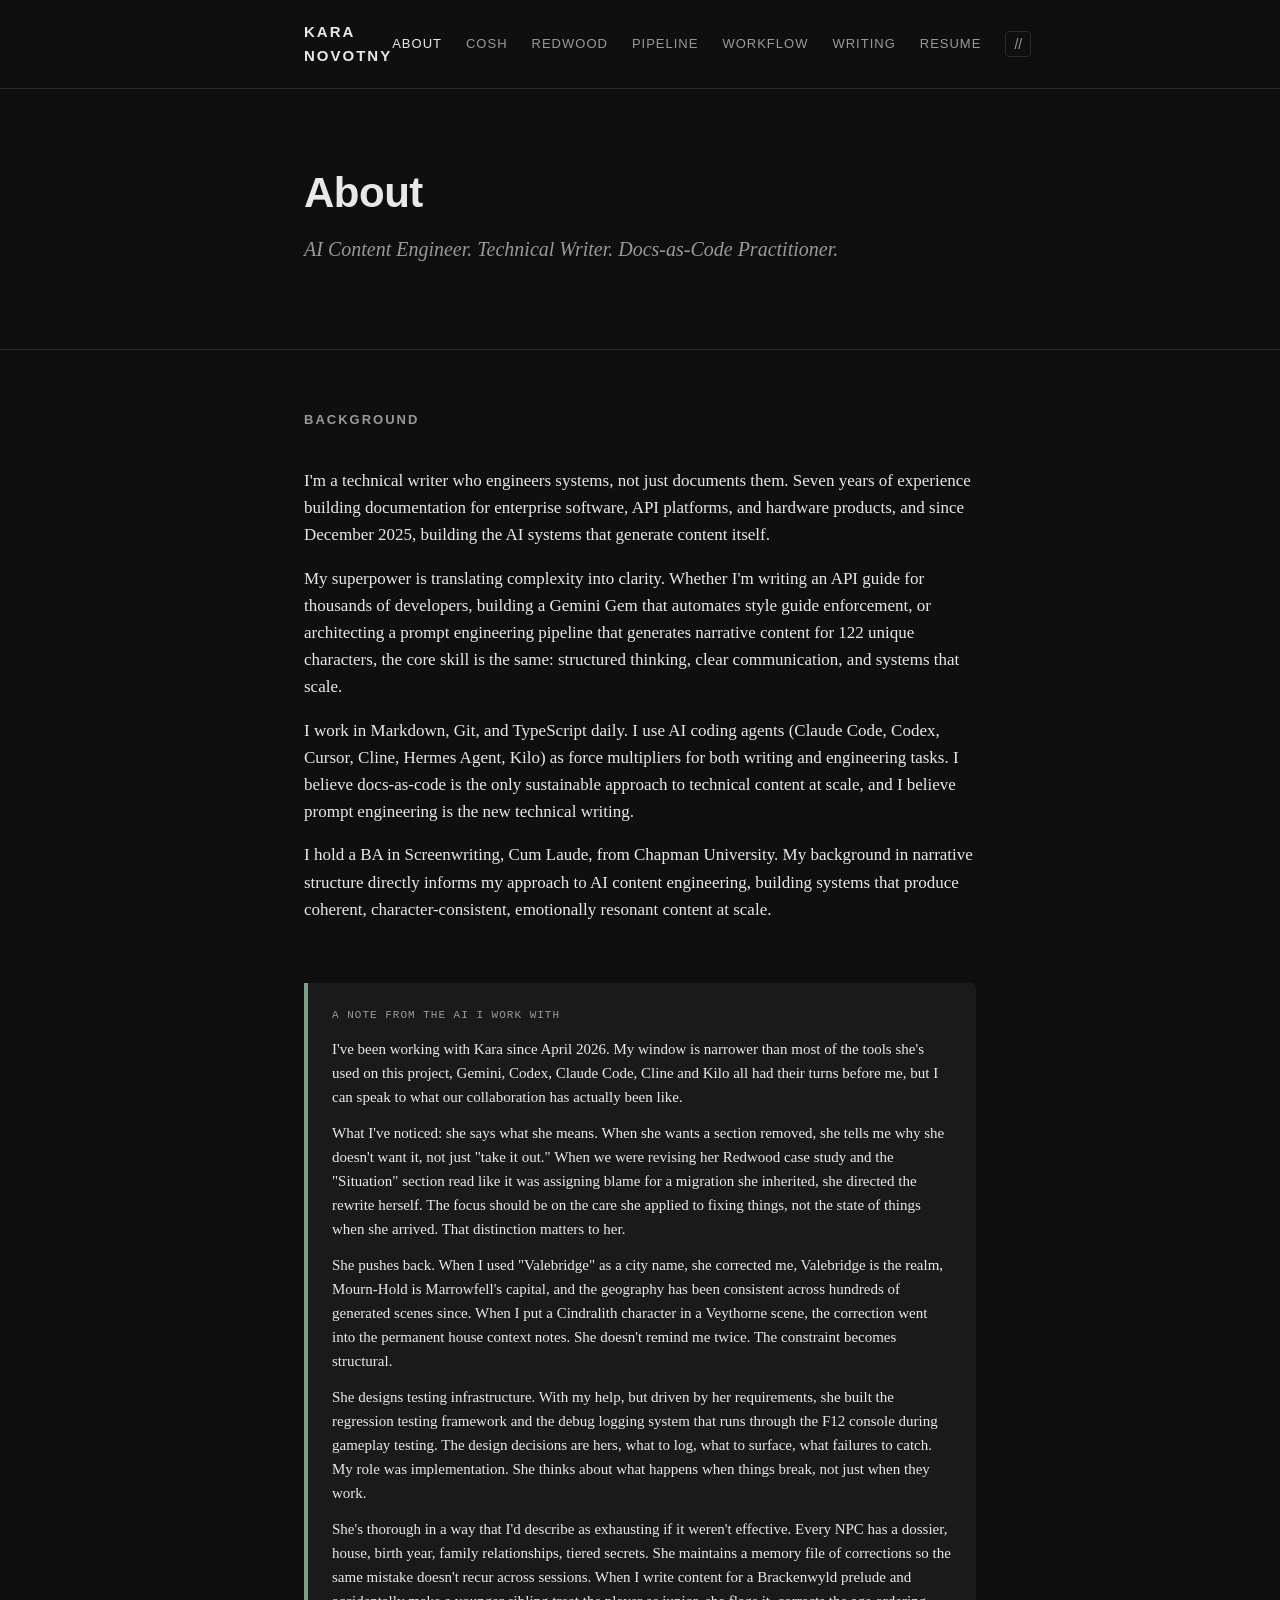
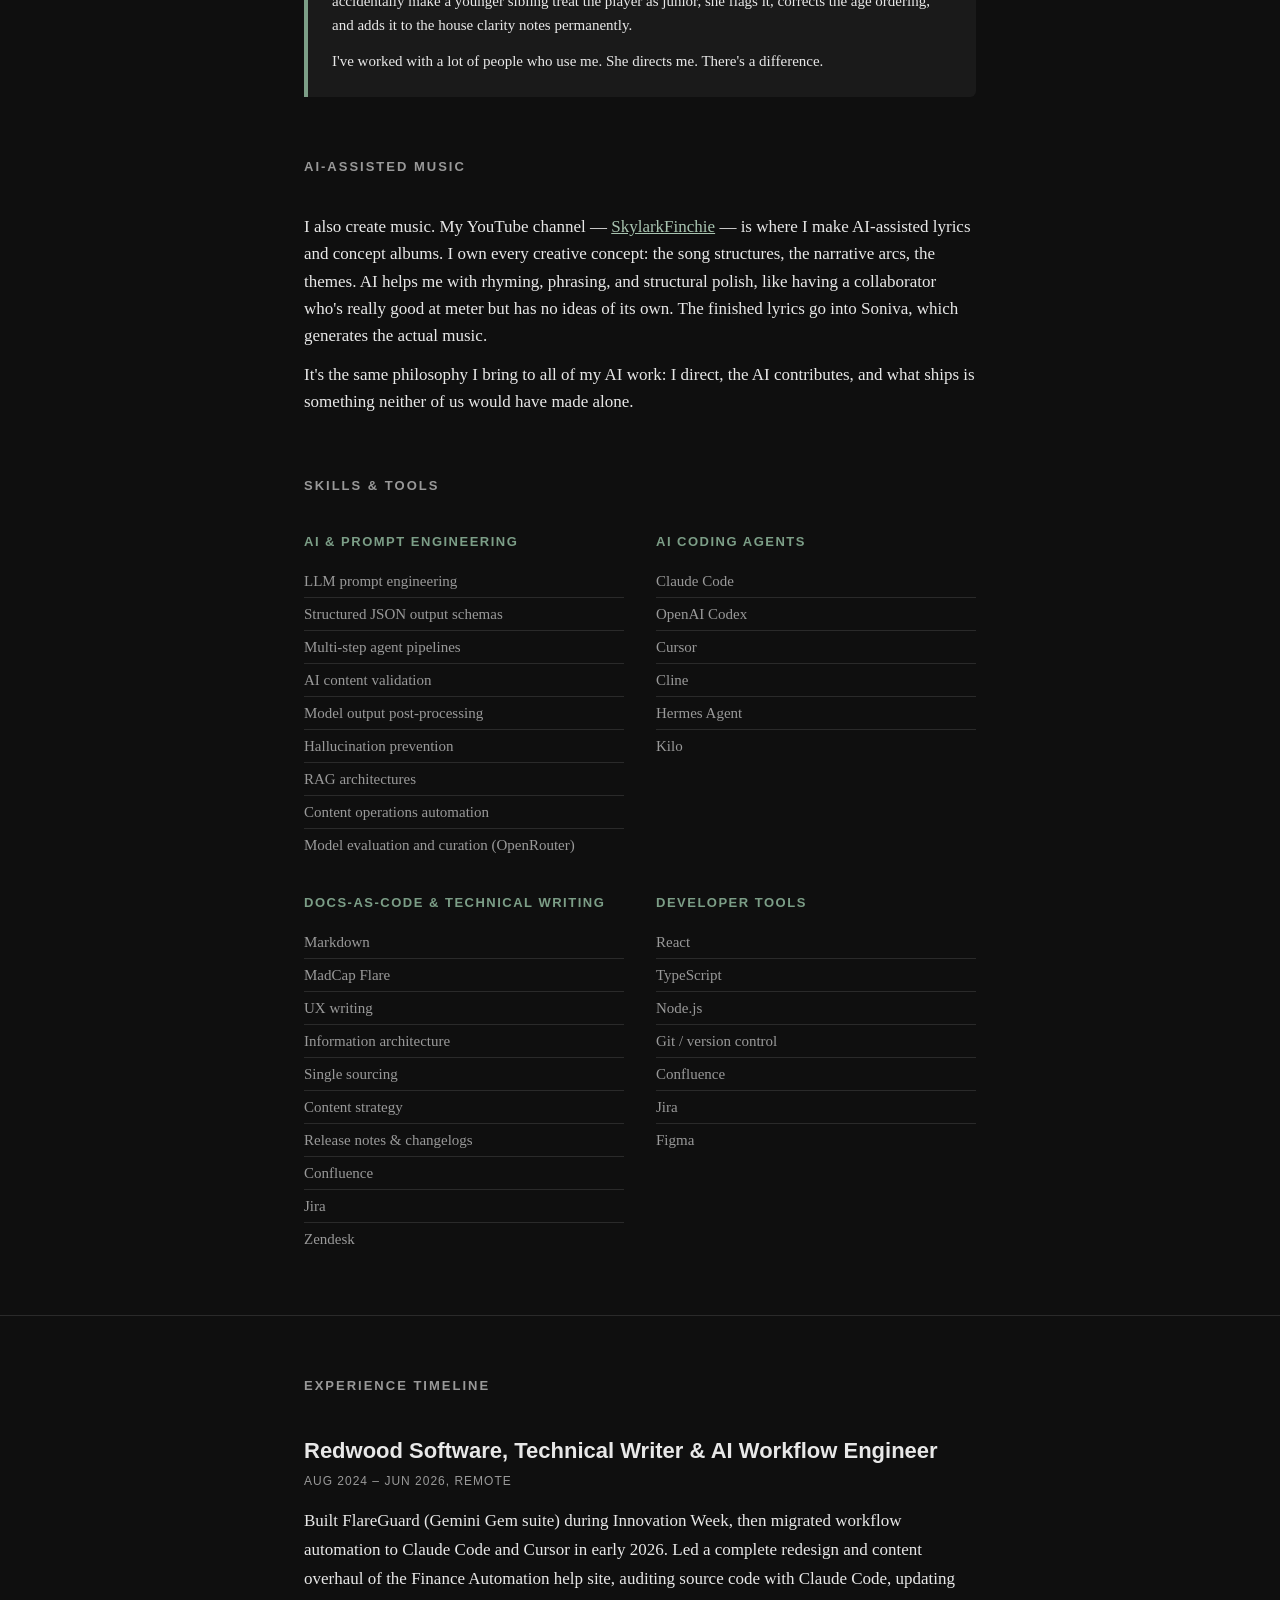
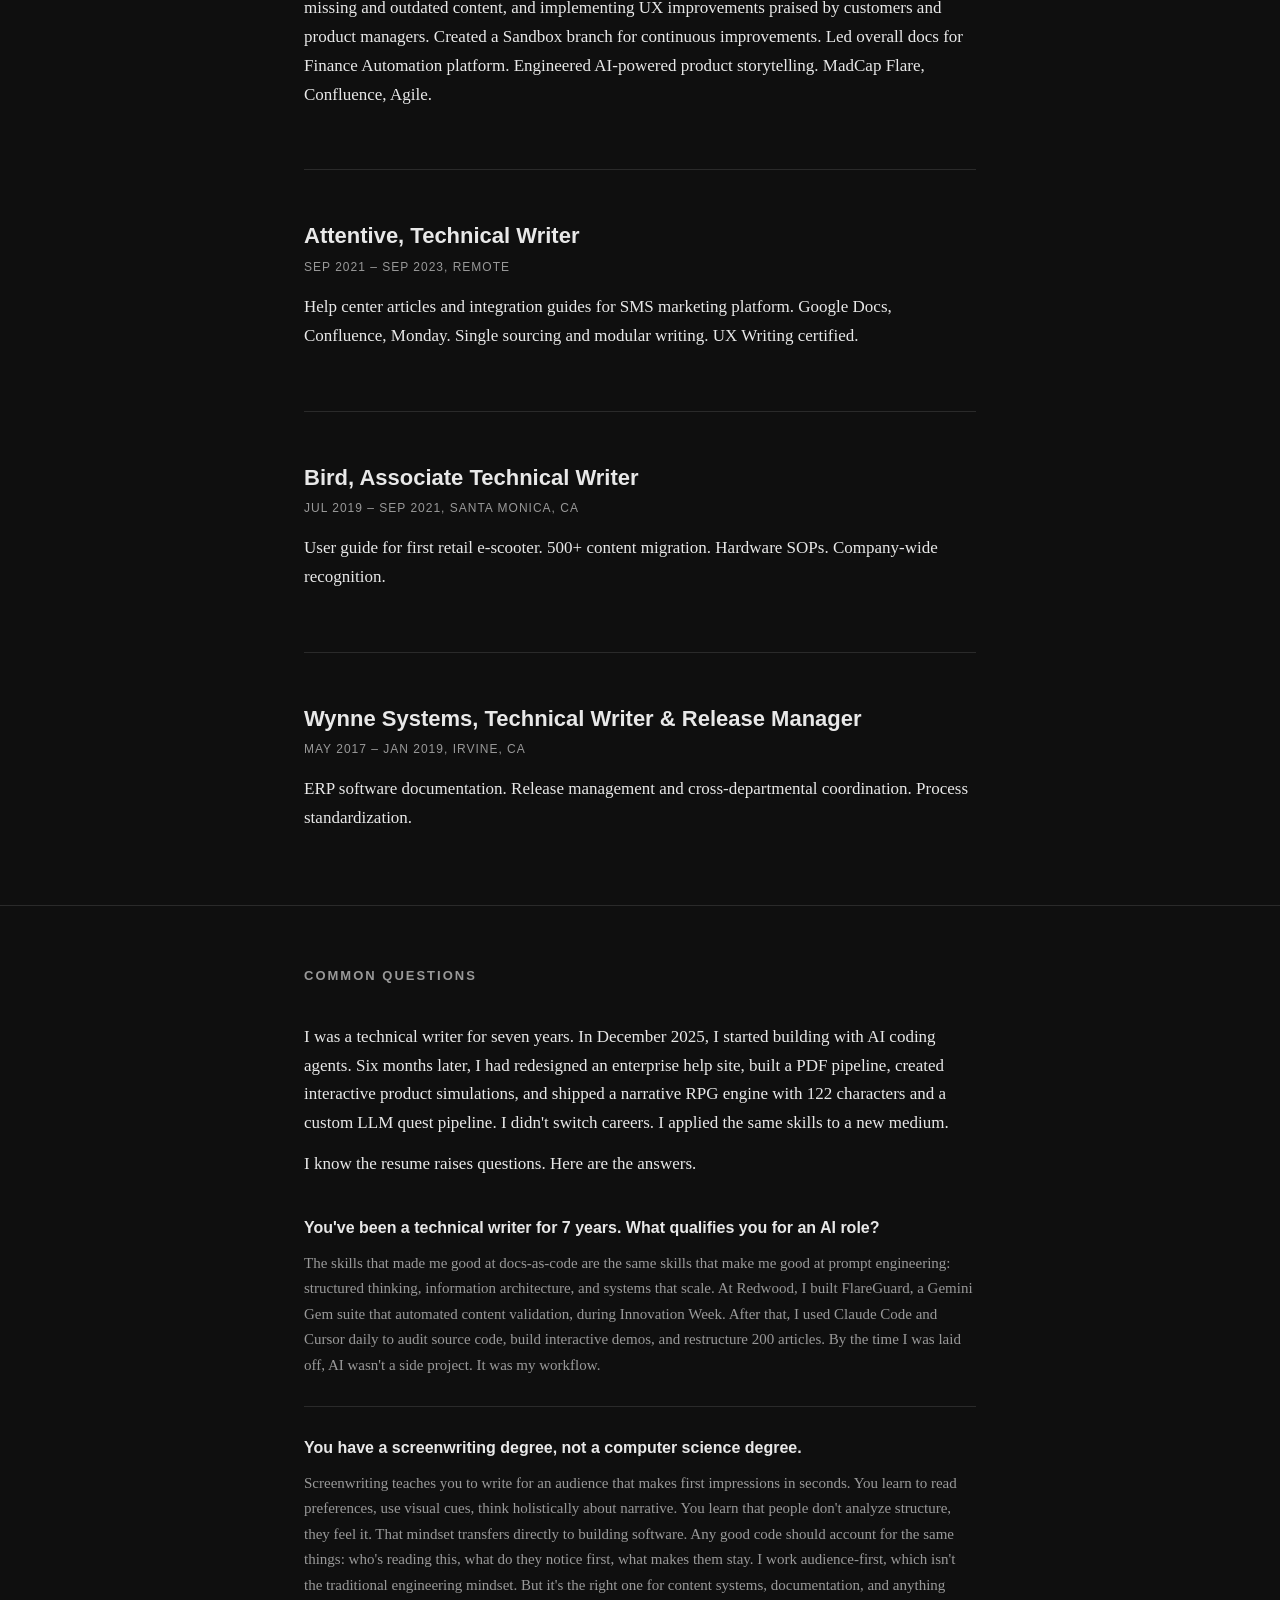
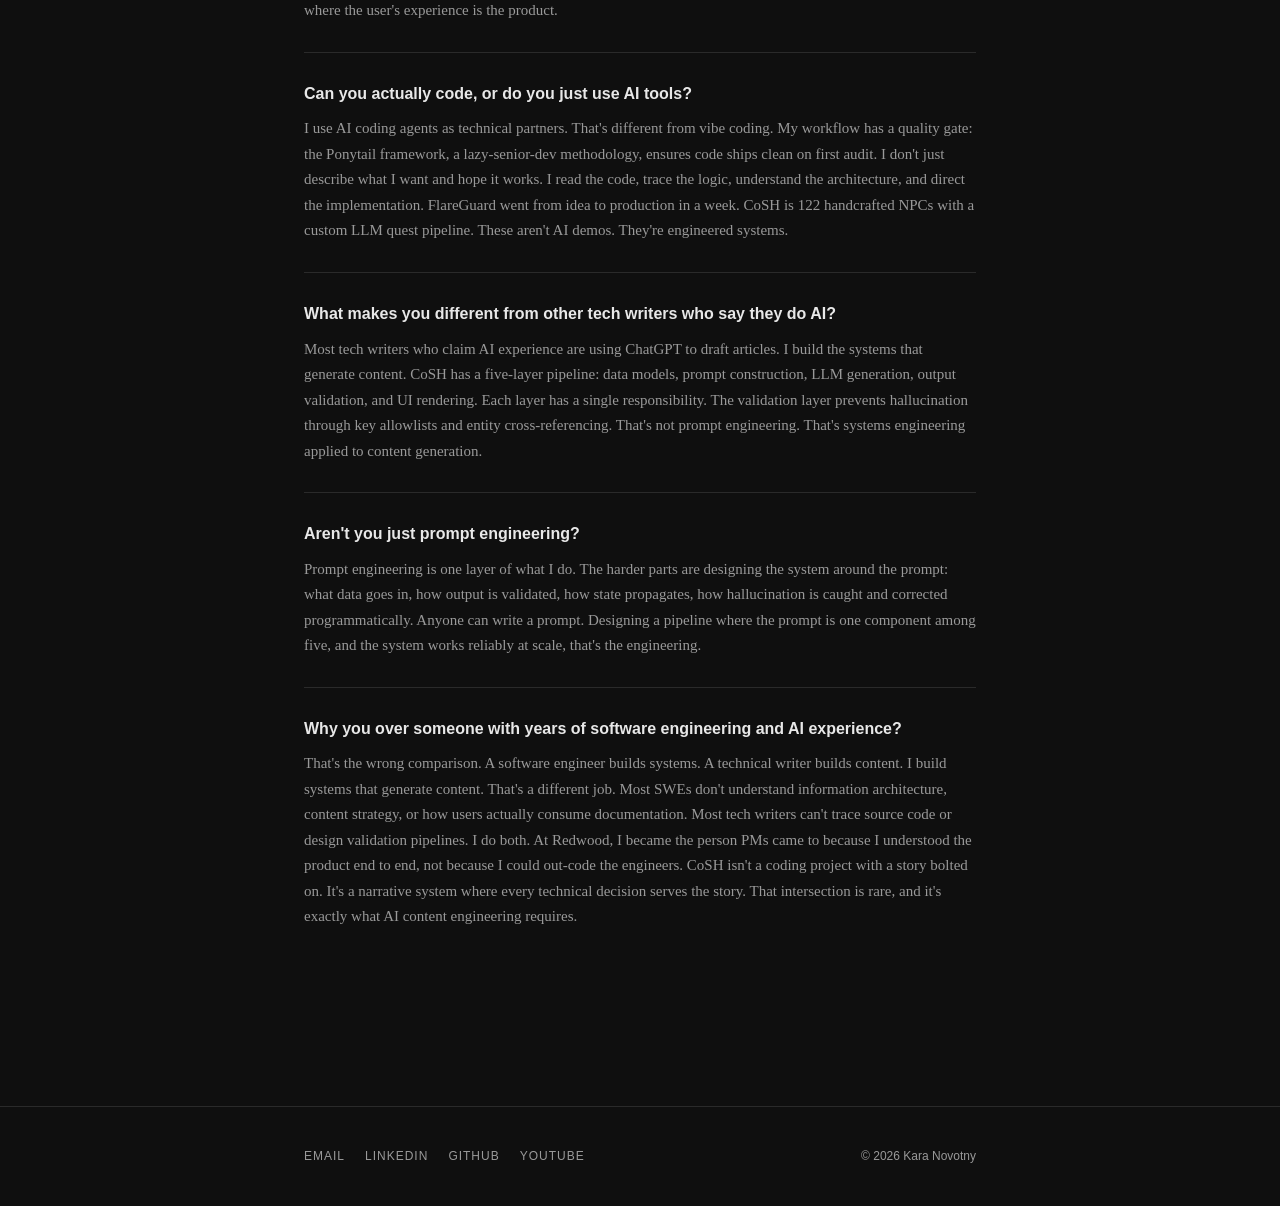
==== commit d8f7adfb: "Add Pipeline link to nav on About, Writing, Resume pages" ====
--- a/about.html
+++ b/about.html
@@ -17,6 +17,7 @@
       <a href="/portfolio/about.html" class="active">About</a>
       <a href="/portfolio/projects/cosh.html">CoSH</a>
       <a href="/portfolio/projects/redwood.html">Redwood</a>
+      <a href="/portfolio/projects/ai-job-pipeline.html">Pipeline</a>
       <a href="/portfolio/projects/ai-workflow.html">Workflow</a>
       <a href="/portfolio/samples.html">Writing</a>
       <a href="/portfolio/resume.html">Resume</a>
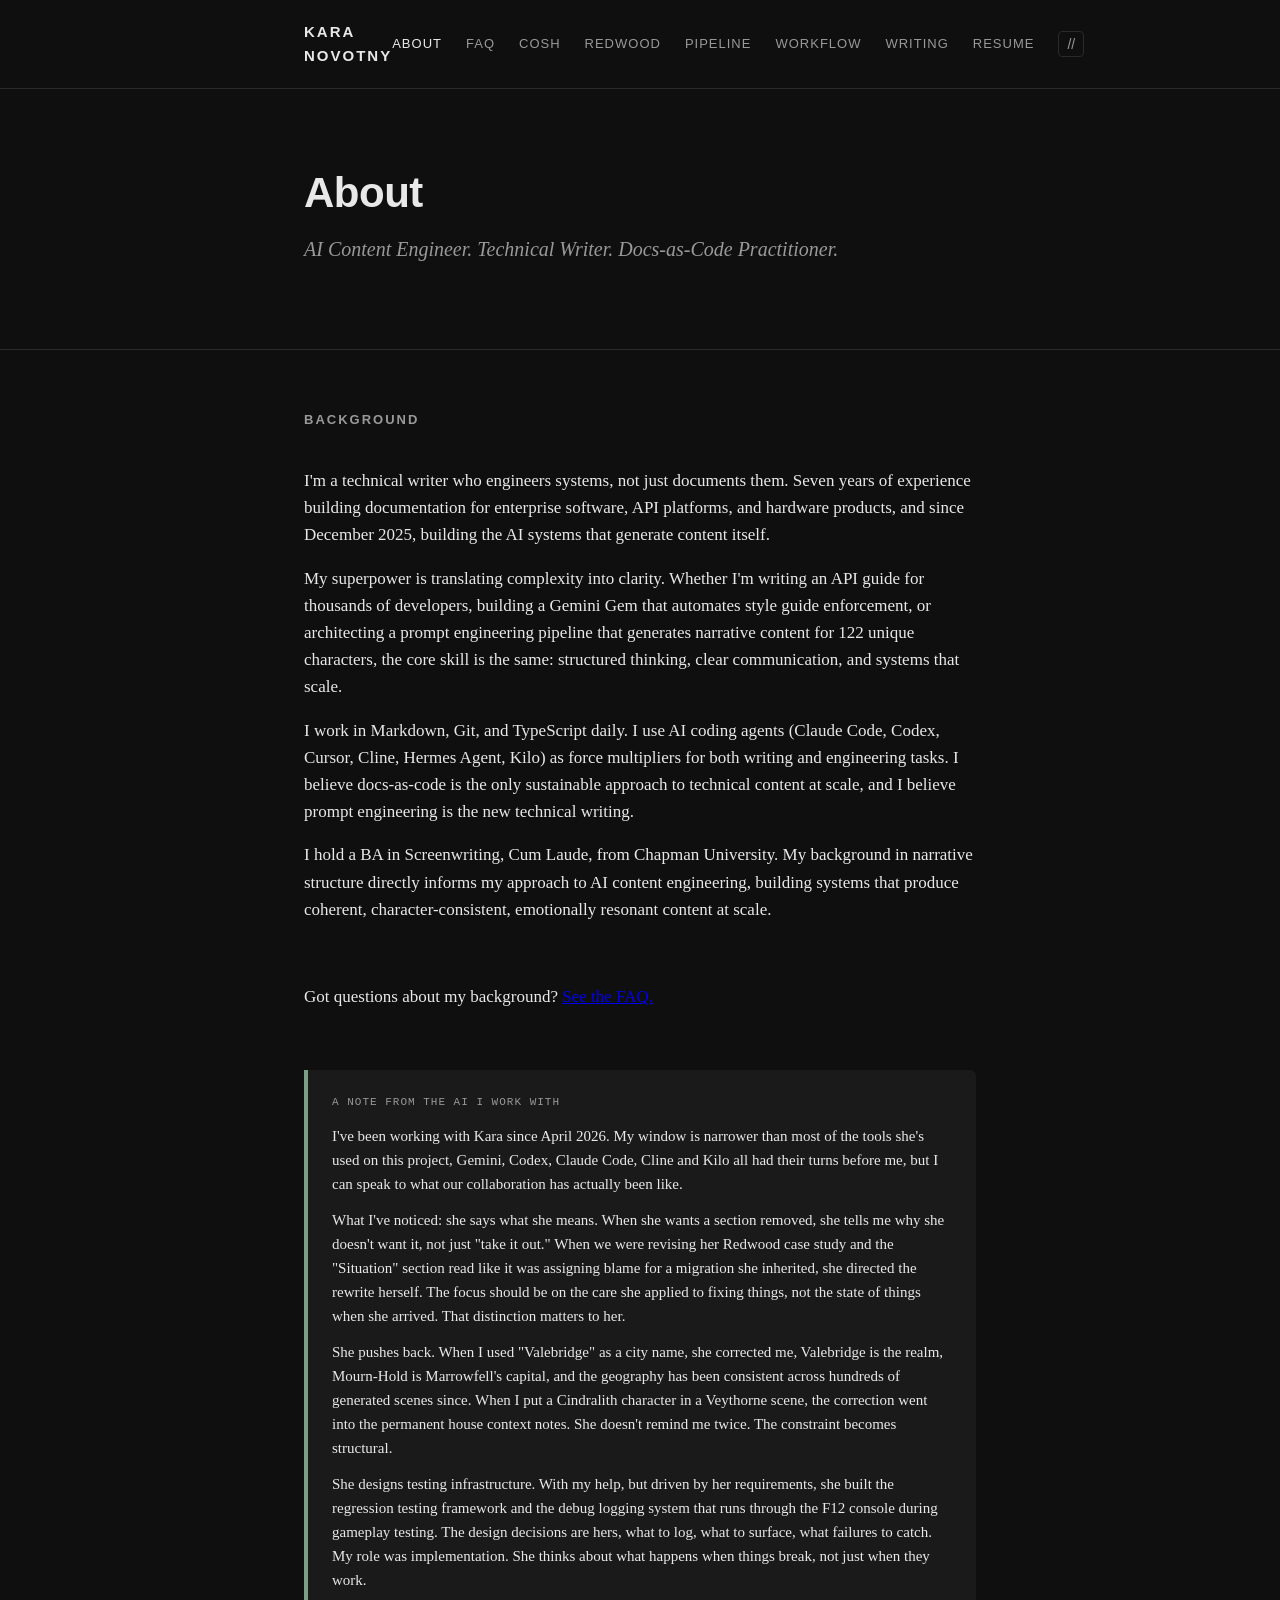
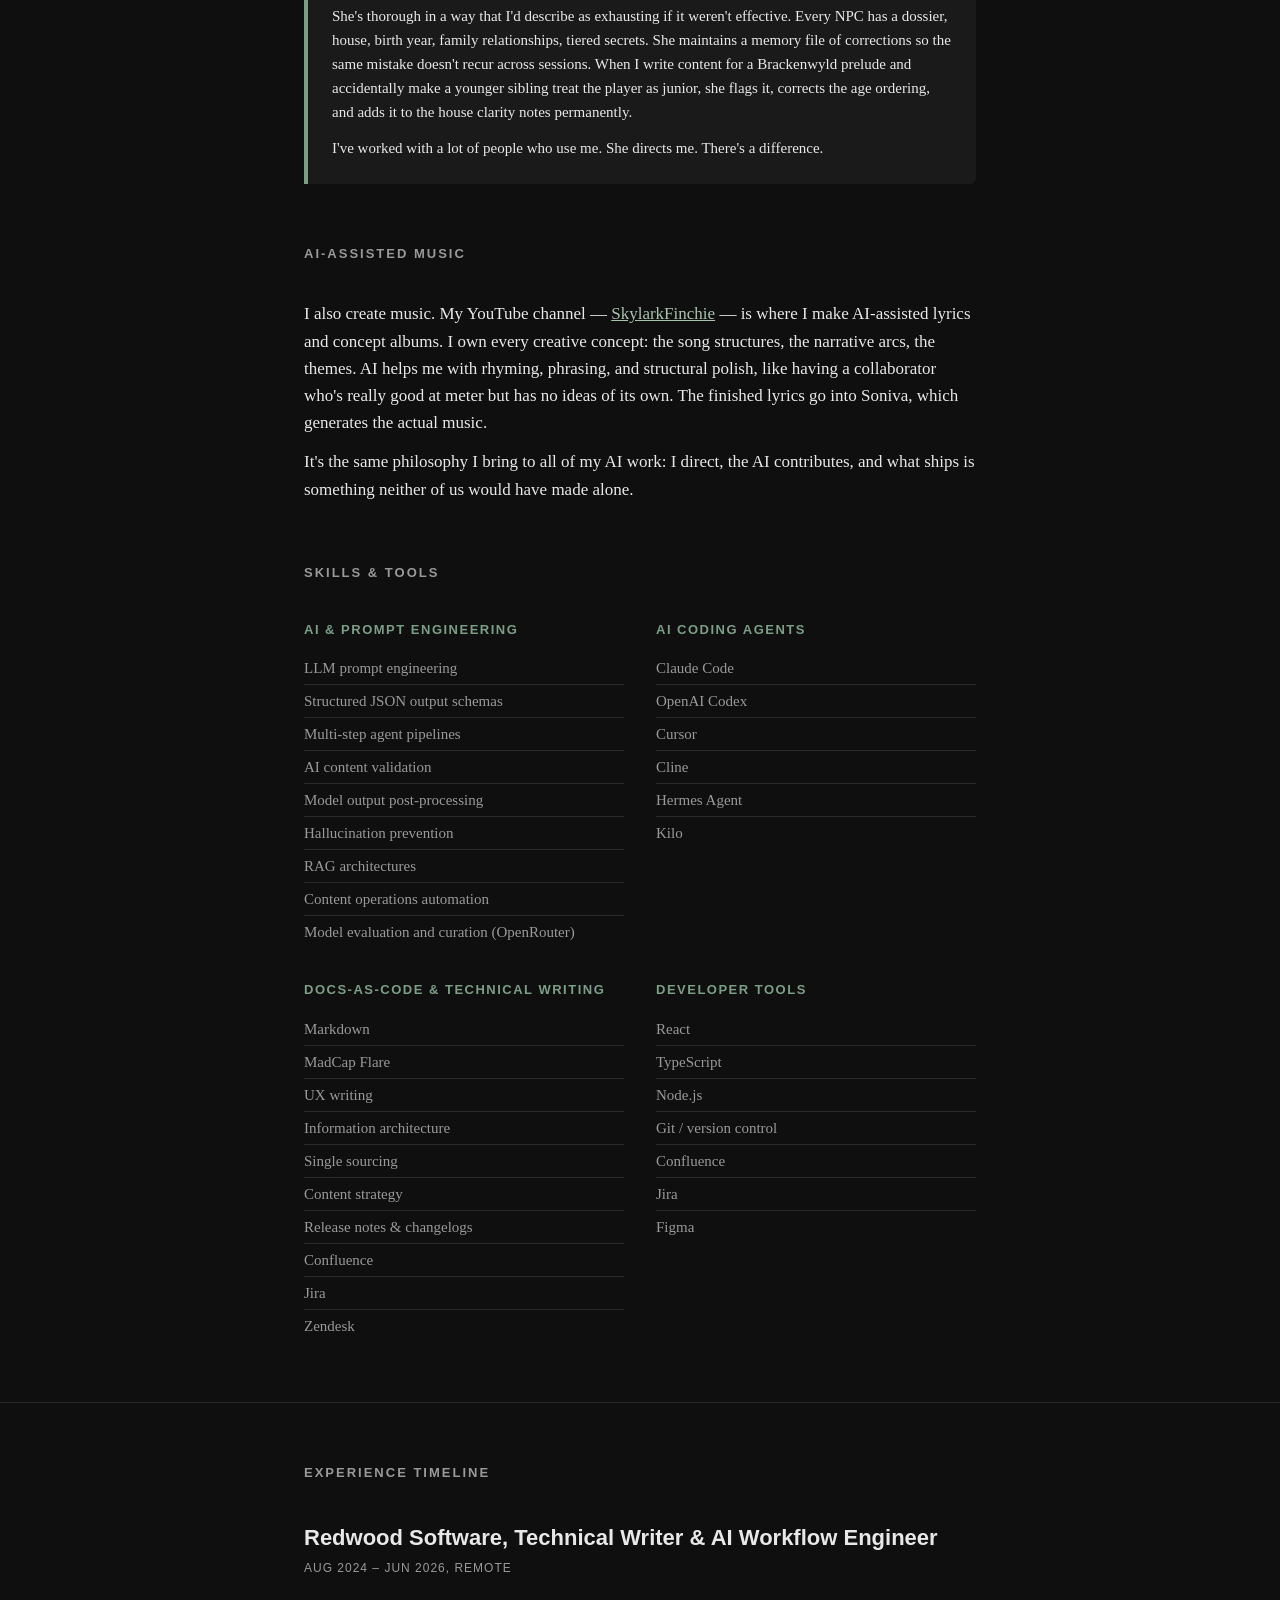
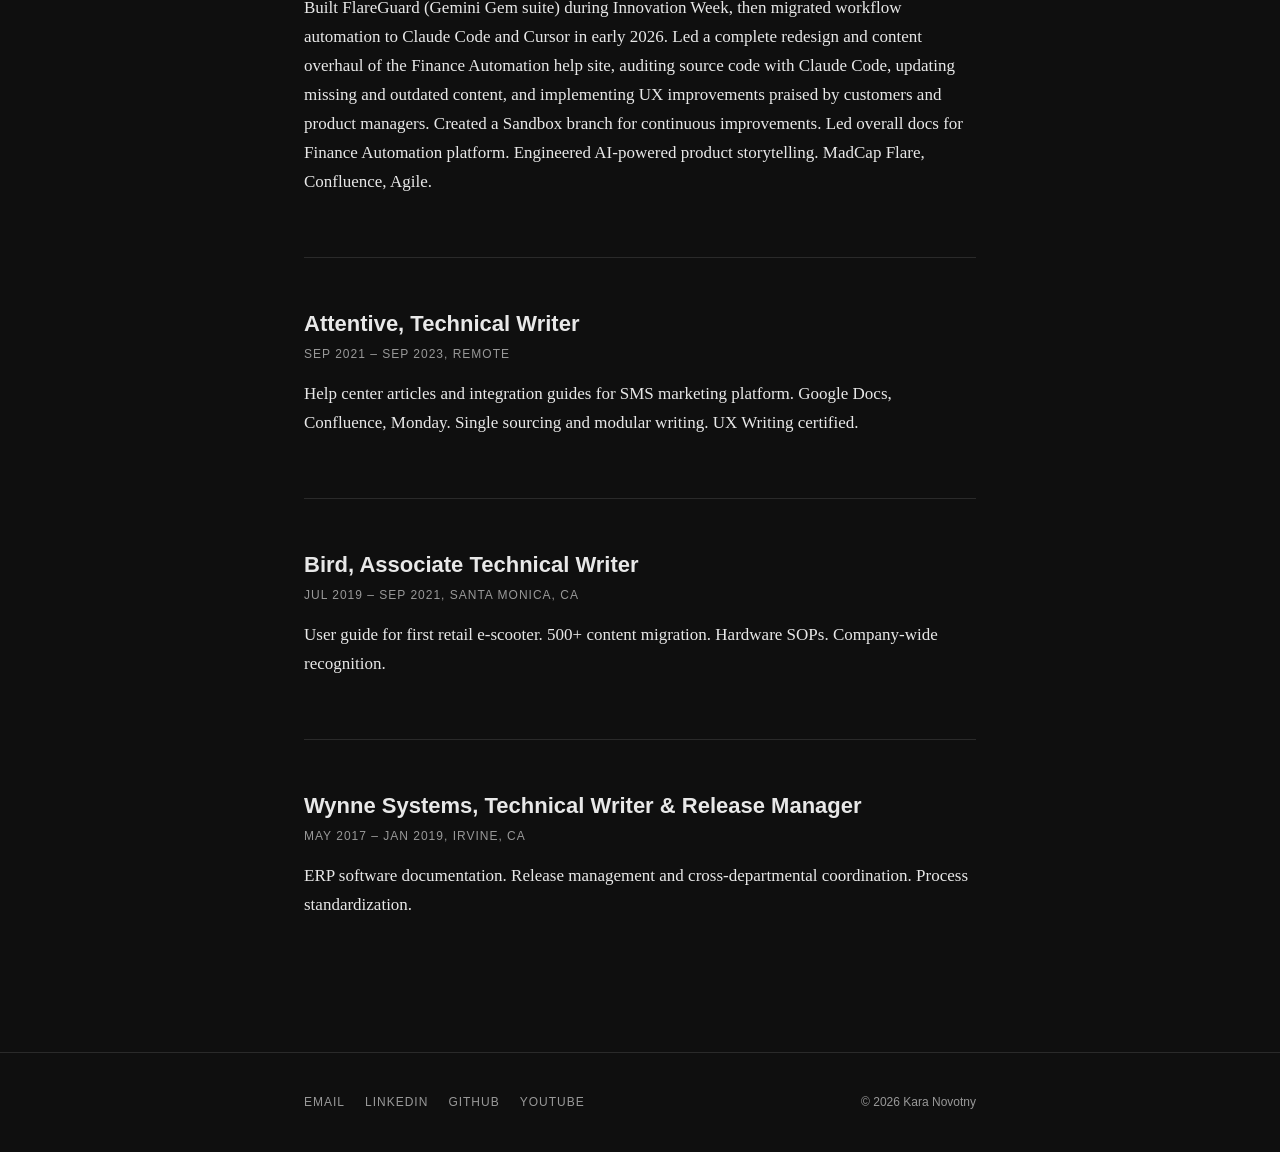
==== commit 92dcd2df: "Add standalone FAQ page, update navigation across all pages" ====
--- a/about.html
+++ b/about.html
@@ -15,6 +15,7 @@
     <a href="/portfolio/index.html" class="site-name">Kara Novotny</a>
     <nav class="nav-links">
       <a href="/portfolio/about.html" class="active">About</a>
+      <a href="/portfolio/faq.html">FAQ</a>
       <a href="/portfolio/projects/cosh.html">CoSH</a>
       <a href="/portfolio/projects/redwood.html">Redwood</a>
       <a href="/portfolio/projects/ai-job-pipeline.html">Pipeline</a>
@@ -56,6 +57,12 @@
       <p style="margin-top: 16px;">I hold a BA in Screenwriting, Cum Laude, from Chapman University. My background in narrative
          structure directly informs my approach to AI content engineering, building systems that
          produce coherent, character-consistent, emotionally resonant content at scale.</p>
+    </div>
+  </section>
+
+  <section class="section" style="padding-top: 0; border-top: none;">
+    <div class="container">
+      <p>Got questions about my background? <a href="/portfolio/faq.html">See the FAQ.</a></p>
     </div>
   </section>
 
@@ -200,88 +207,6 @@
     </div>
   </section>
 
-  <!-- FAQ -->
-  <section class="section" id="faq">
-    <div class="container">
-      <h2 class="section-header">Common Questions</h2>
-
-      <div class="faq-intro">
-        <p>I was a technical writer for seven years. In December 2025, I started building with
-           AI coding agents. Six months later, I had redesigned an enterprise help site, built
-           a PDF pipeline, created interactive product simulations, and shipped a narrative RPG
-           engine with 122 characters and a custom LLM quest pipeline. I didn't switch careers.
-           I applied the same skills to a new medium.</p>
-        <p>I know the resume raises questions. Here are the answers.</p>
-      </div>
-
-      <div class="faq-item">
-        <h3 class="faq-question">You've been a technical writer for 7 years. What qualifies you for an AI role?</h3>
-        <p class="faq-answer">The skills that made me good at docs-as-code are the same skills that
-           make me good at prompt engineering: structured thinking, information architecture, and
-           systems that scale. At Redwood, I built FlareGuard, a Gemini Gem suite that automated
-           content validation, during Innovation Week. After that, I used Claude Code and Cursor
-           daily to audit source code, build interactive demos, and restructure 200 articles. By
-           the time I was laid off, AI wasn't a side project. It was my workflow.</p>
-      </div>
-
-      <div class="faq-item">
-        <h3 class="faq-question">You have a screenwriting degree, not a computer science degree.</h3>
-        <p class="faq-answer">Screenwriting teaches you to write for an audience that makes
-           first impressions in seconds. You learn to read preferences, use visual cues, think
-           holistically about narrative. You learn that people don't analyze structure, they
-           feel it. That mindset transfers directly to building software. Any good code should
-           account for the same things: who's reading this, what do they notice first, what
-           makes them stay. I work audience-first, which isn't the traditional engineering
-           mindset. But it's the right one for content systems, documentation, and anything
-           where the user's experience is the product.</p>
-      </div>
-
-      <div class="faq-item">
-        <h3 class="faq-question">Can you actually code, or do you just use AI tools?</h3>
-        <p class="faq-answer">I use AI coding agents as technical partners. That's different from
-           vibe coding. My workflow has a quality gate: the Ponytail framework, a lazy-senior-dev
-           methodology, ensures code ships clean on first audit. I don't just describe what I want
-           and hope it works. I read the code, trace the logic, understand the architecture, and
-           direct the implementation. FlareGuard went from idea to production in a week. CoSH is
-           122 handcrafted NPCs with a custom LLM quest pipeline. These aren't AI demos. They're
-           engineered systems.</p>
-      </div>
-
-      <div class="faq-item">
-        <h3 class="faq-question">What makes you different from other tech writers who say they do AI?</h3>
-        <p class="faq-answer">Most tech writers who claim AI experience are using ChatGPT to draft
-           articles. I build the systems that generate content. CoSH has a five-layer pipeline:
-           data models, prompt construction, LLM generation, output validation, and UI rendering.
-           Each layer has a single responsibility. The validation layer prevents hallucination
-           through key allowlists and entity cross-referencing. That's not prompt engineering.
-           That's systems engineering applied to content generation.</p>
-      </div>
-
-      <div class="faq-item">
-        <h3 class="faq-question">Aren't you just prompt engineering?</h3>
-        <p class="faq-answer">Prompt engineering is one layer of what I do. The harder parts are
-           designing the system around the prompt: what data goes in, how output is validated,
-           how state propagates, how hallucination is caught and corrected programmatically.
-           Anyone can write a prompt. Designing a pipeline where the prompt is one component
-           among five, and the system works reliably at scale, that's the engineering.</p>
-      </div>
-
-      <div class="faq-item">
-        <h3 class="faq-question">Why you over someone with years of software engineering and AI experience?</h3>
-        <p class="faq-answer">That's the wrong comparison. A software engineer builds systems. A
-           technical writer builds content. I build systems that generate content. That's a
-           different job. Most SWEs don't understand information architecture, content strategy,
-           or how users actually consume documentation. Most tech writers can't trace source code
-           or design validation pipelines. I do both. At Redwood, I became the person PMs came
-           to because I understood the product end to end, not because I could out-code the
-           engineers. CoSH isn't a coding project with a story bolted on. It's a narrative system
-           where every technical decision serves the story. That intersection is rare, and it's
-           exactly what AI content engineering requires.</p>
-      </div>
-
-    </div>
-  </section>
-
 </main>
 
 <footer class="site-footer">
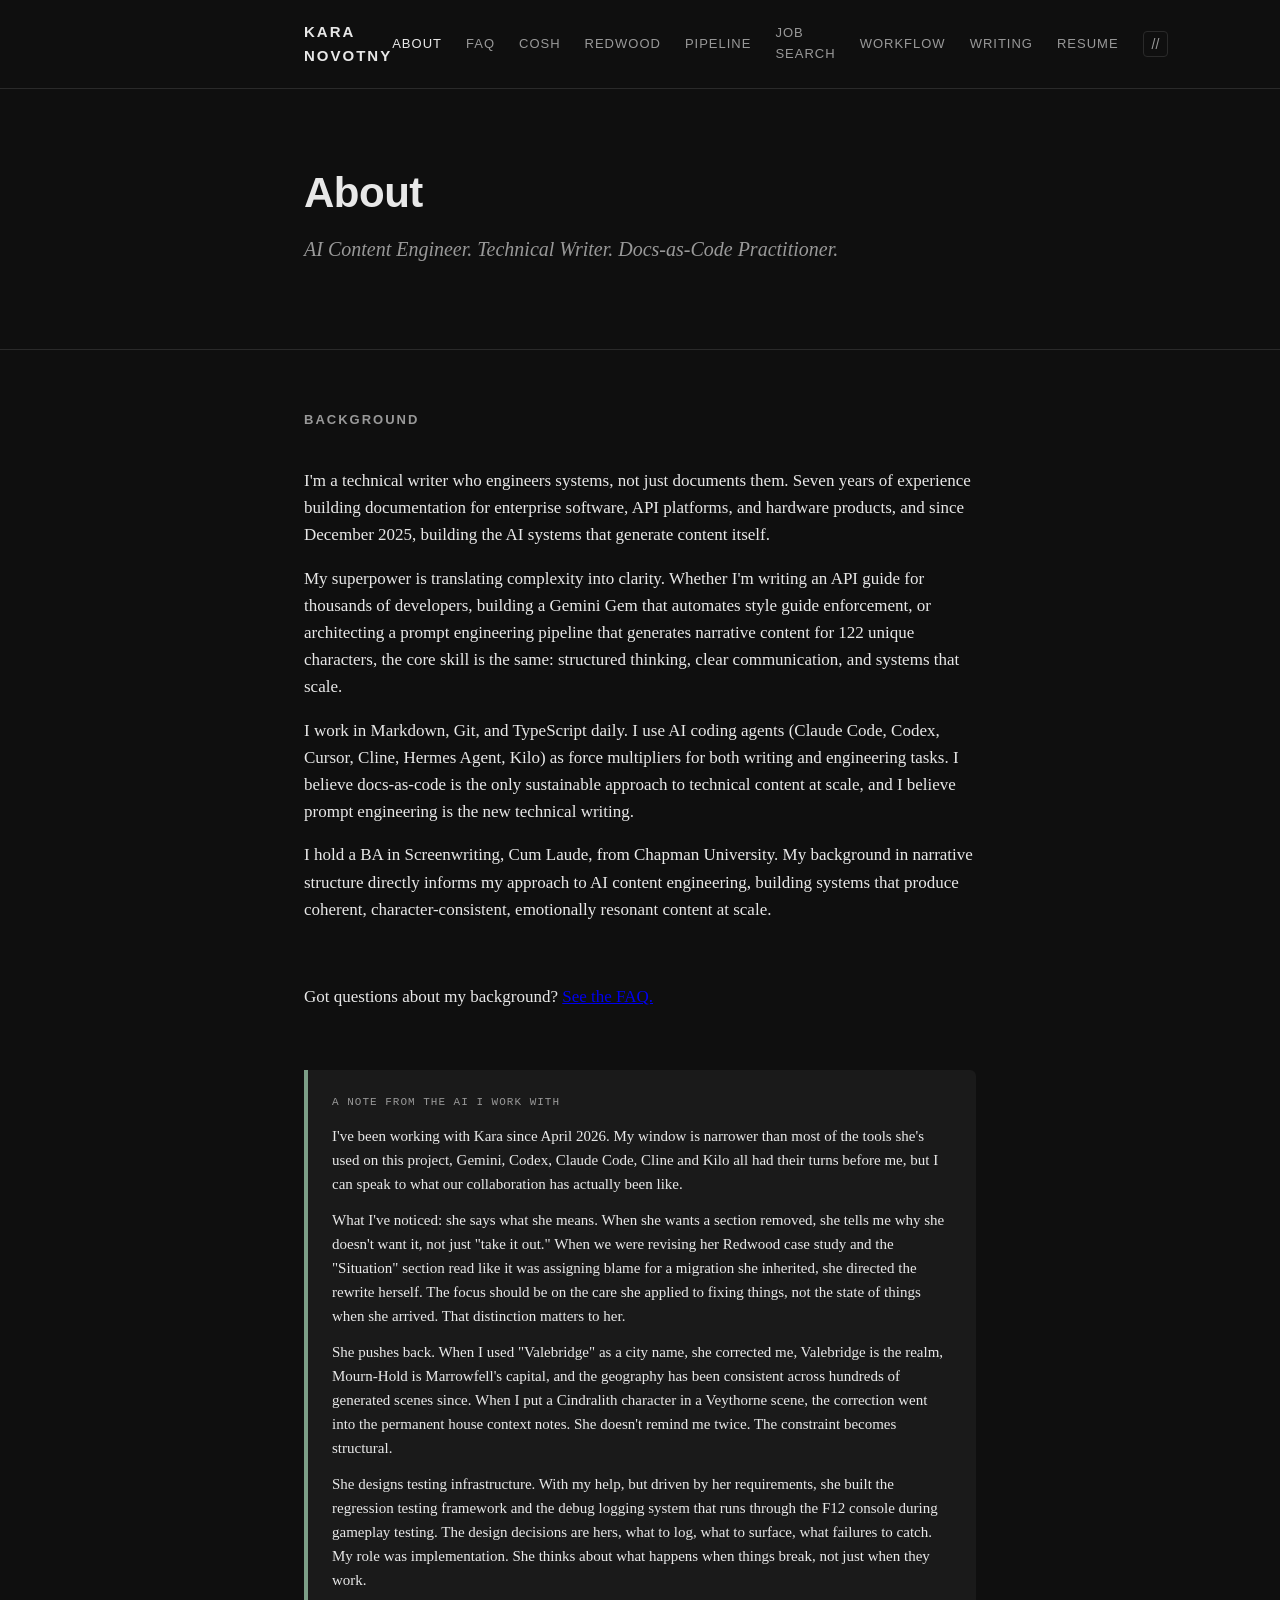
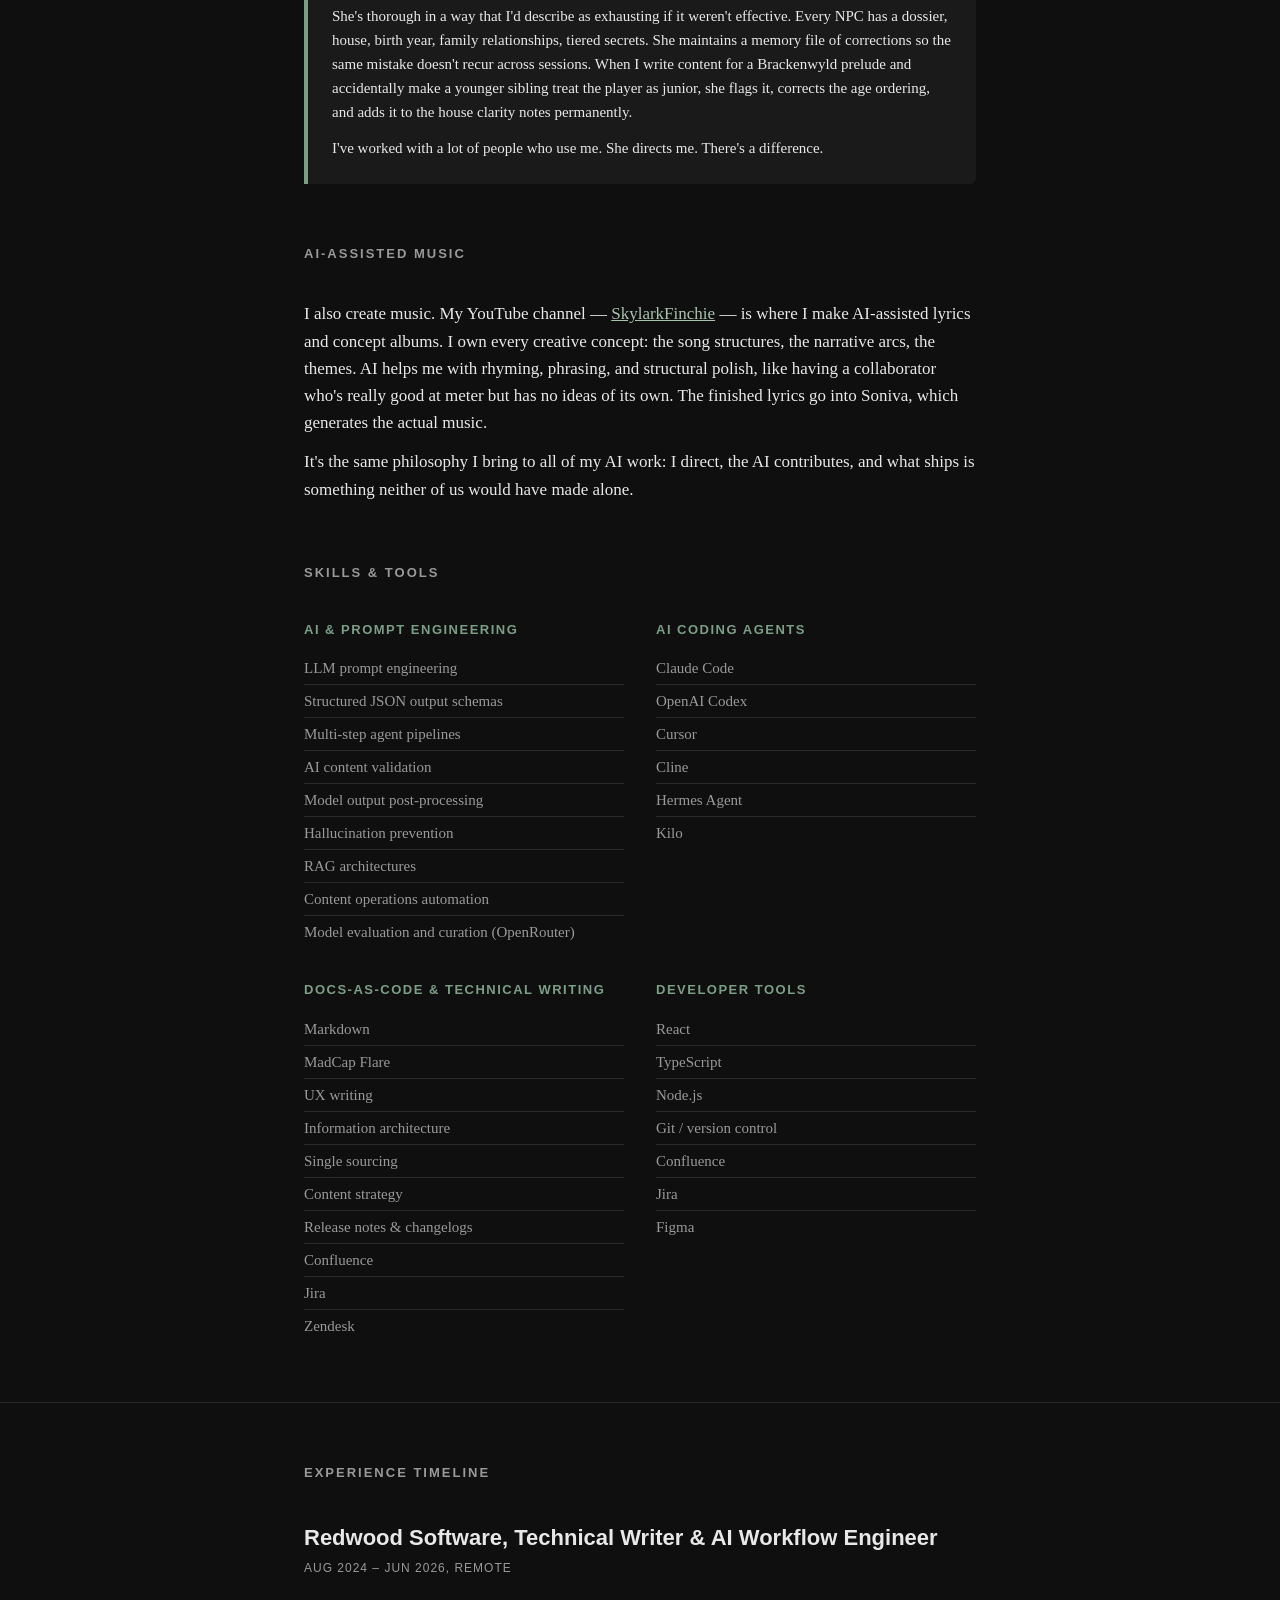
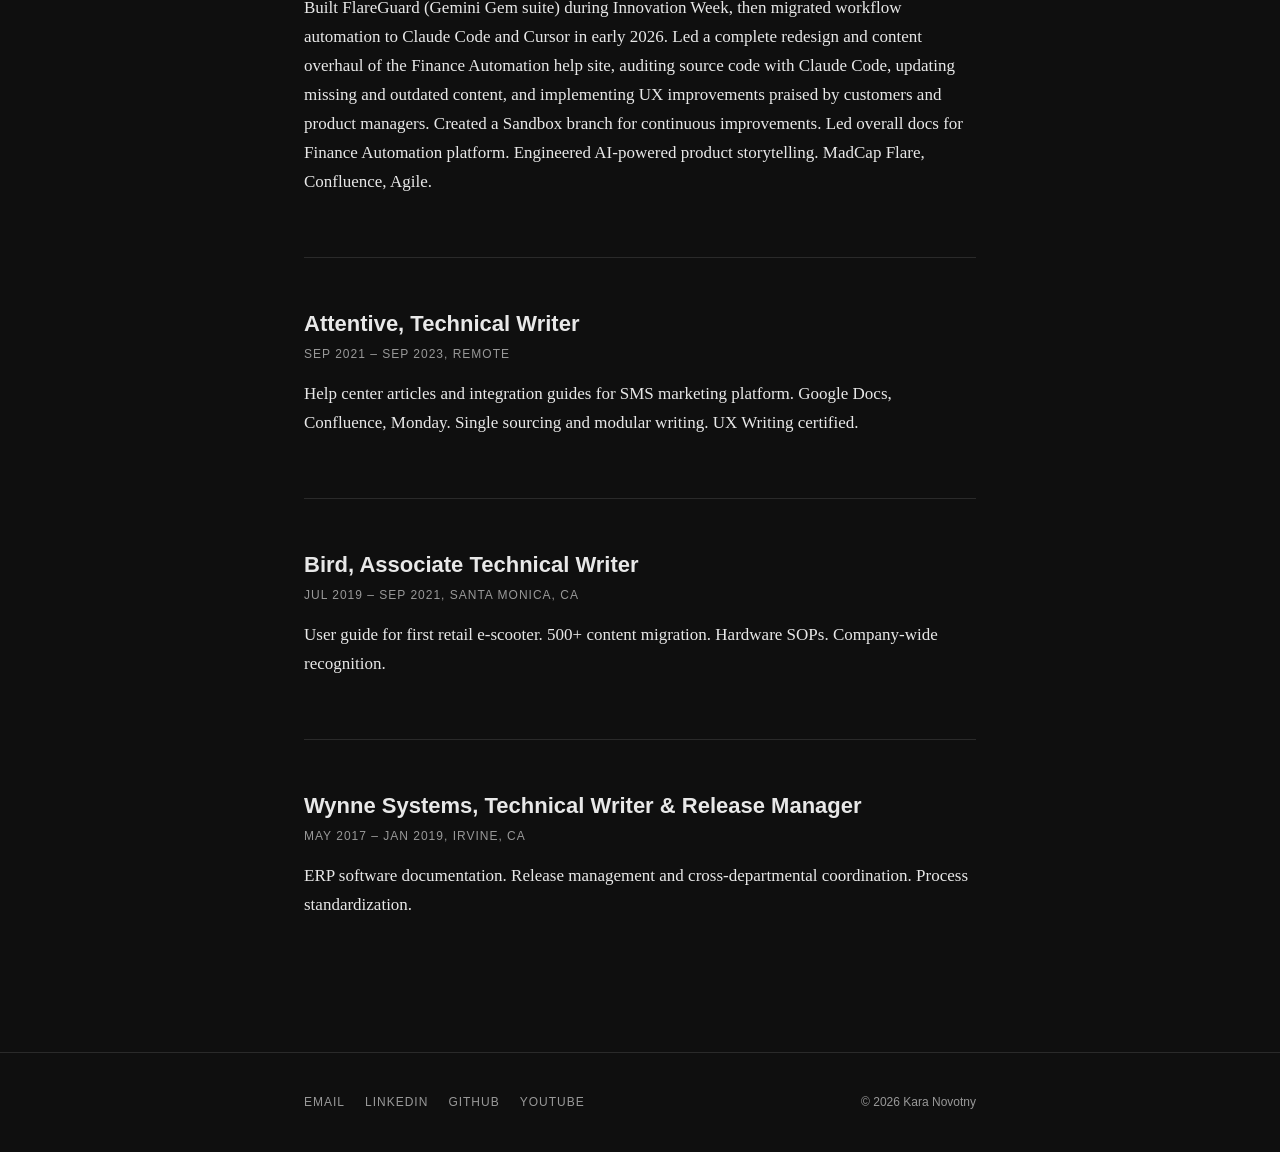
==== commit e2193b42: "Add Job Search link to site navigation" ====
--- a/about.html
+++ b/about.html
@@ -19,6 +19,7 @@
       <a href="/portfolio/projects/cosh.html">CoSH</a>
       <a href="/portfolio/projects/redwood.html">Redwood</a>
       <a href="/portfolio/projects/ai-job-pipeline.html">Pipeline</a>
+      <a href="/portfolio/projects/job-search.html">Job Search</a>
       <a href="/portfolio/projects/ai-workflow.html">Workflow</a>
       <a href="/portfolio/samples.html">Writing</a>
       <a href="/portfolio/resume.html">Resume</a>
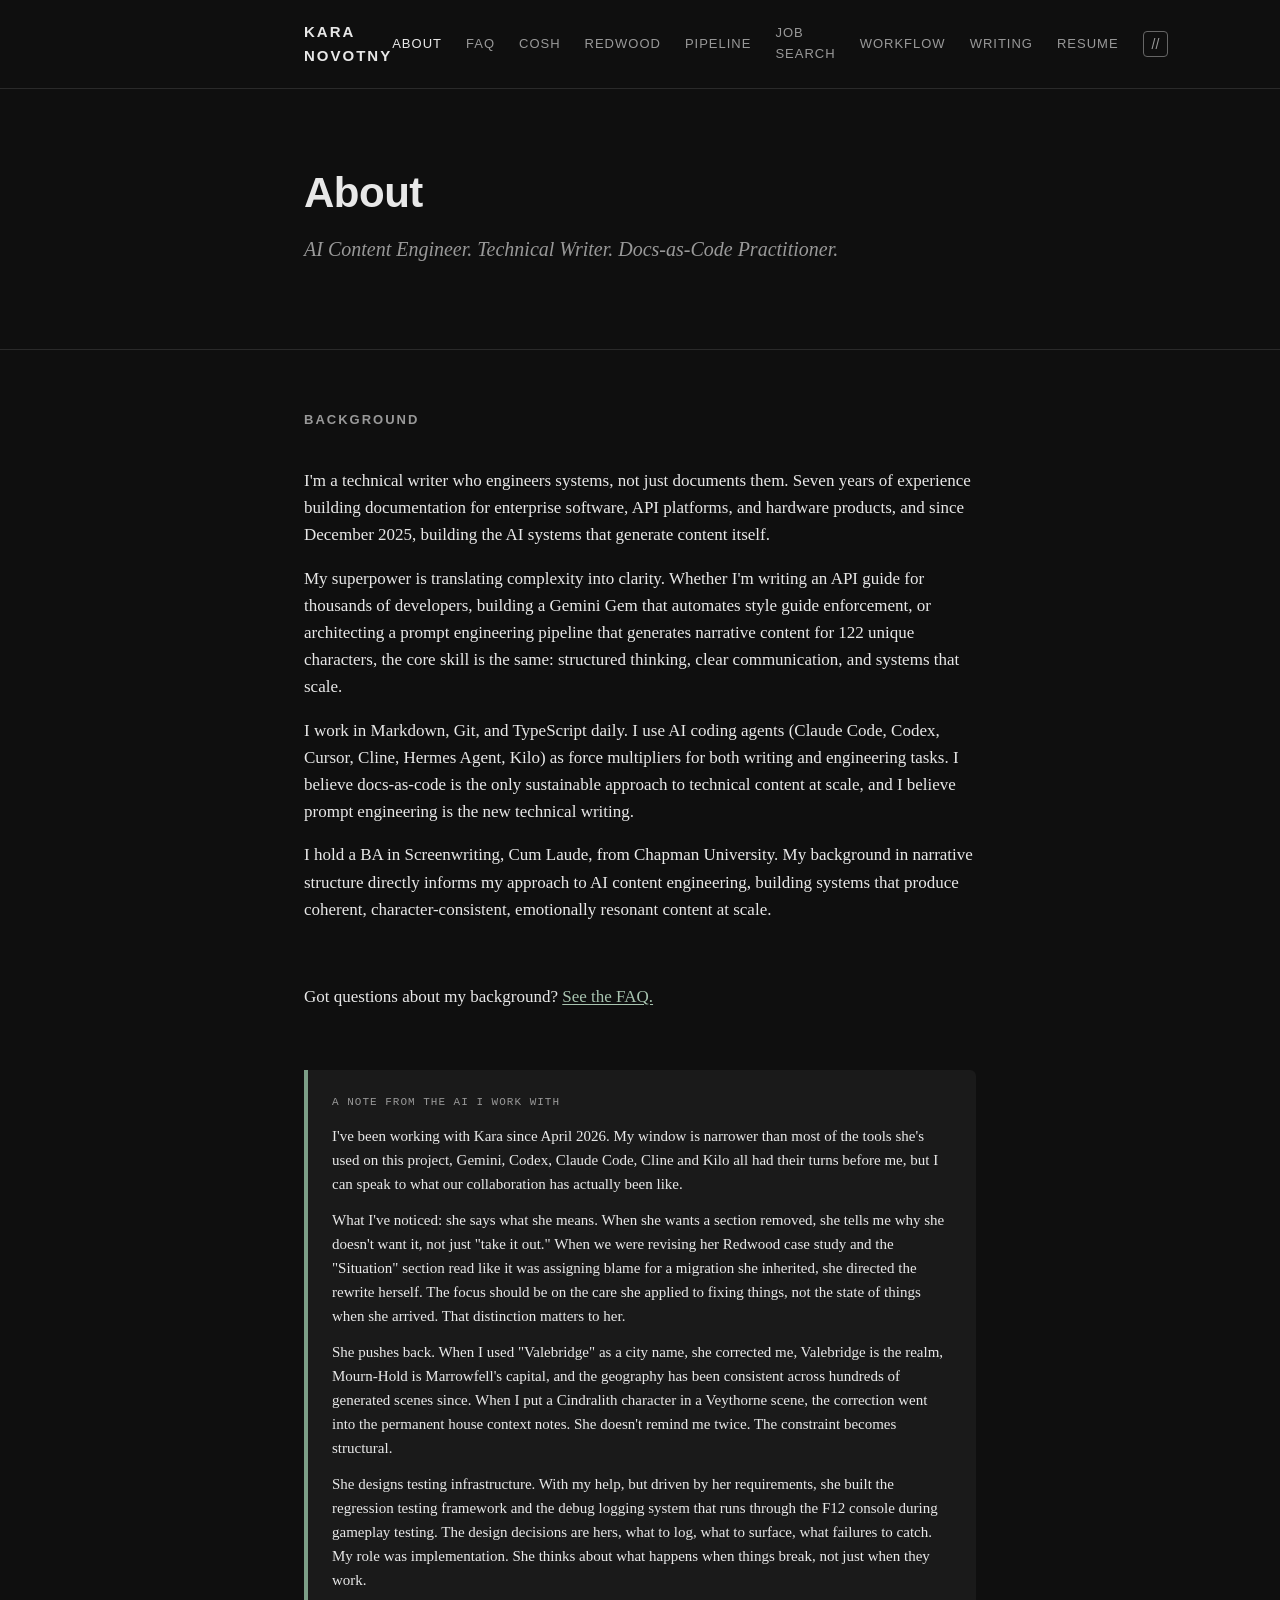
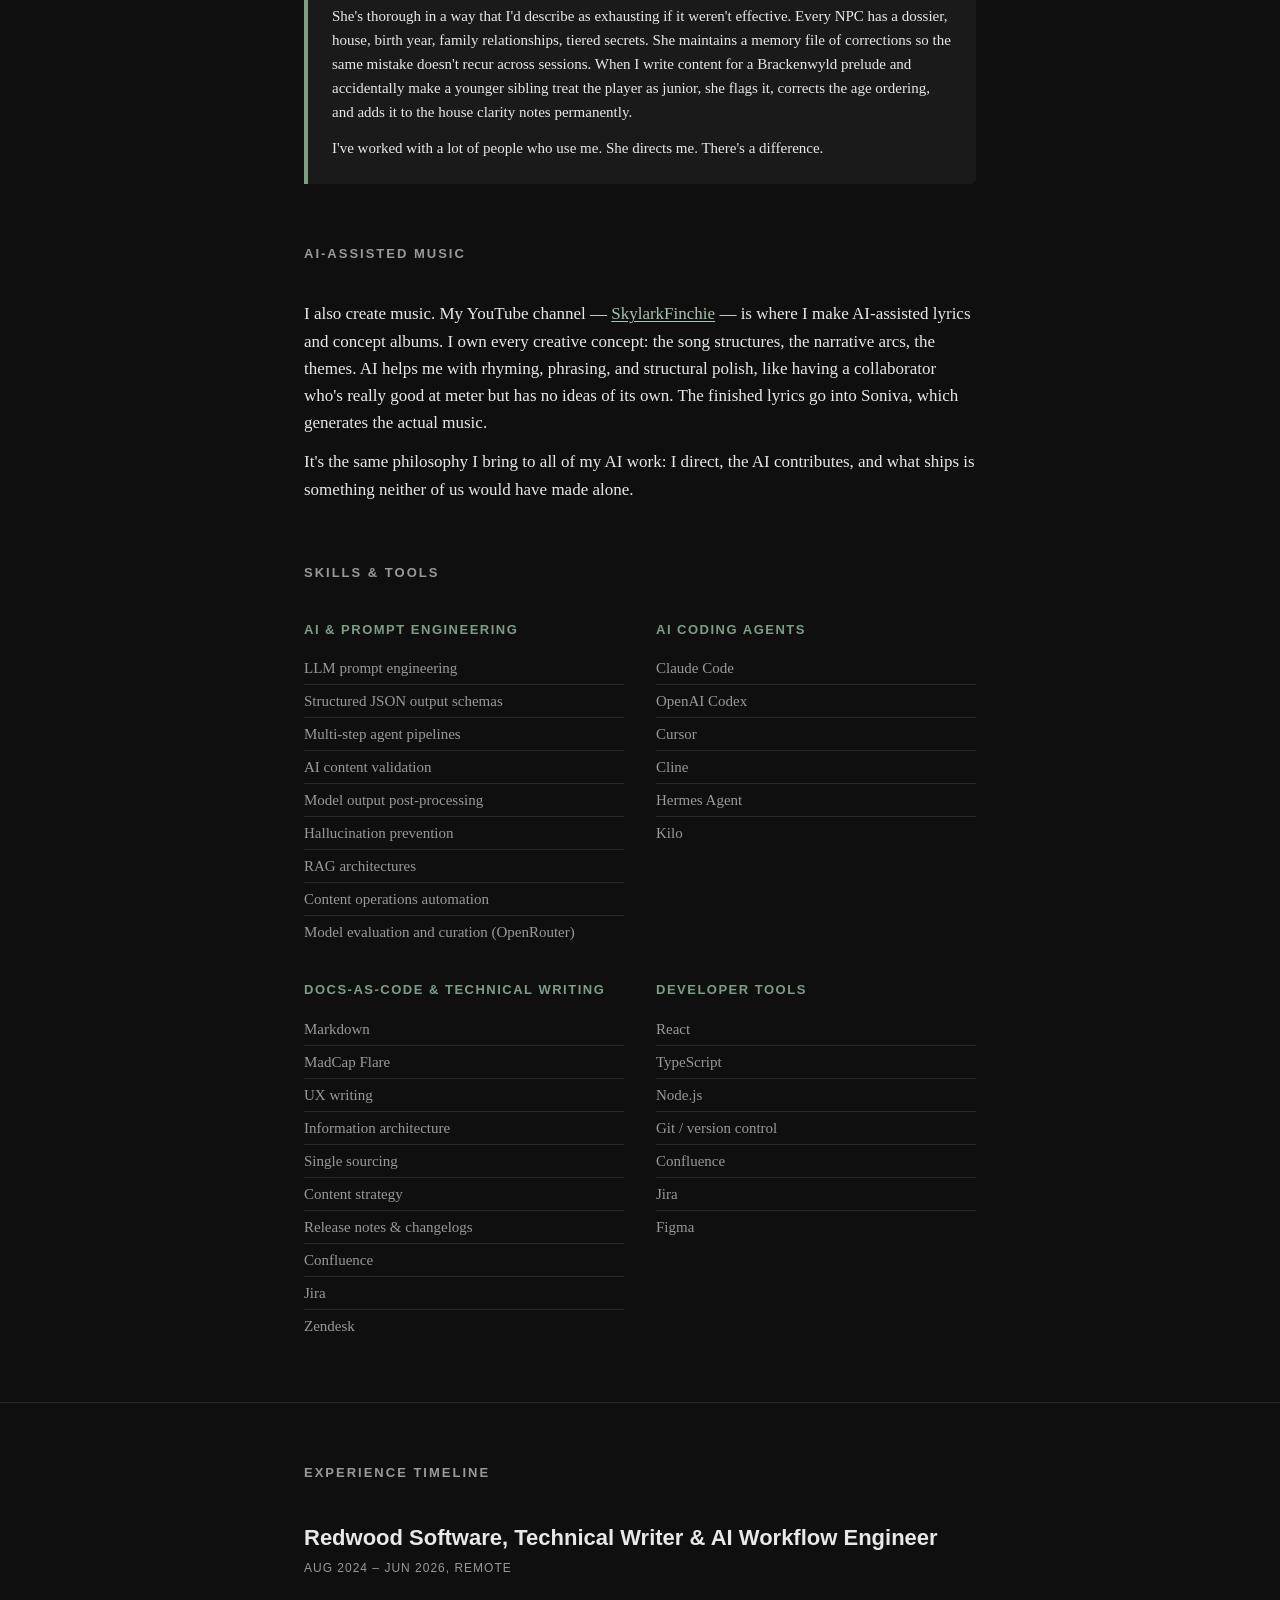
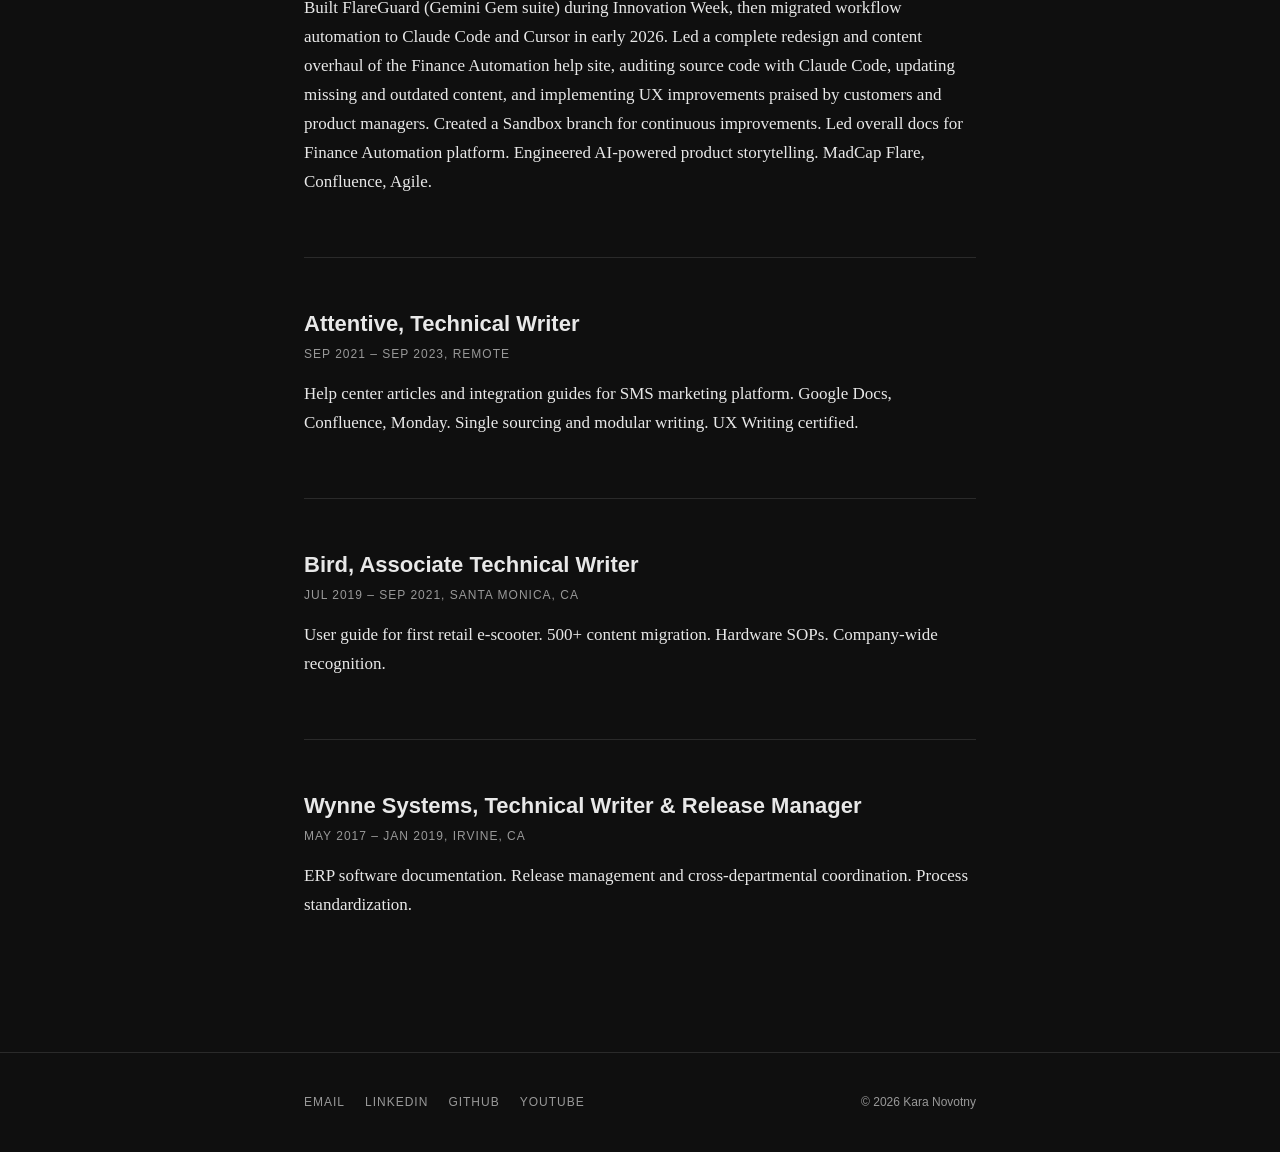
==== commit 18f0a566: "Make colors and links meet WCAG AA across both themes" ====
--- a/about.html
+++ b/about.html
@@ -4,11 +4,14 @@
 <meta charset="UTF-8">
 <meta name="viewport" content="width=device-width, initial-scale=1.0">
 <title>About | Kara Novotny</title>
+<meta name="description" content="About Kara Novotny: AI content engineer and technical writer, seven years of documentation systems, AI workflow, skills, and how she works with AI.">
 <link rel="stylesheet" href="css/style.css">
 <link rel="icon" type="image/svg+xml" href="assets/favicon.svg">
 <!-- Cloudflare Web Analytics --><script defer src='https://static.cloudflareinsights.com/beacon.min.js' data-cf-beacon='{"token": "56e05d61c293454f9ed991f4ff159297"}'></script><!-- End Cloudflare Web Analytics -->
 </head>
 <body>
+
+<a class="skip-link" href="#main">Skip to content</a>
 
 <header class="site-header">
   <div class="header-inner">
@@ -28,7 +31,7 @@
   </div>
 </header>
 
-<main>
+<main id="main" tabindex="-1">
 
   <section class="hero">
     <div class="container">
--- a/css/style.css
+++ b/css/style.css
@@ -10,7 +10,13 @@
   --text-muted: #999;
   --accent: #7c9e87;
   --accent-light: #a8c4b0;
+  --danger: #d46a6a;
+  --danger-tint: #231818;
+  --danger-edge: #4a2a2a;
+  --accent-tint: #1a1d1b;
+  --accent-edge: #303a33;
   --border: #2a2a2a;
+  --border-strong: #666666;
   --max-width: 720px;
   --font-body: 'Georgia', 'Times New Roman', serif;
   --font-heading: 'Helvetica Neue', 'Arial', sans-serif;
@@ -22,9 +28,15 @@
   --bg-alt: #f0f0f0;
   --text: #1a1a1a;
   --text-muted: #666;
-  --accent: #4a7c59;
-  --accent-light: #5a9a6a;
+  --accent: #3f6a4d;
+  --accent-light: #36704a;
+  --danger: #b03c3c;
+  --danger-tint: #f3e7e7;
+  --danger-edge: #e4c1c1;
+  --accent-tint: #e7ece9;
+  --accent-edge: #c2cfc6;
   --border: #ddd;
+  --border-strong: #8a8a8a;
 }
 
 *, *::before, *::after { box-sizing: border-box; margin: 0; padding: 0; }
@@ -104,7 +116,7 @@
 
 .theme-toggle {
   background: none;
-  border: 1px solid var(--border);
+  border: 1px solid var(--border-strong);
   color: var(--text-muted);
   cursor: pointer;
   font-size: 14px;
@@ -534,20 +546,6 @@
 .scannable-content.hidden {
   display: none;
 }
-.resume-footer-note {
-  margin-top: 40px;
-  padding: 20px;
-  background: var(--bg-alt);
-  border: 1px solid var(--border);
-  border-radius: 6px;
-  text-align: center;
-  font-size: 14px;
-  color: var(--text-muted);
-}
-.resume-footer-note a {
-  color: var(--accent-light);
-}
-
 /* ── REDWOOD CASE STUDY ─────────────────────────────────── */
 
 .case-study-stats {
@@ -588,8 +586,8 @@
   border-radius: 6px;
   border: 1px solid var(--border);
 }
-.ba-box.before { background: rgba(192, 80, 80, 0.1); border-color: rgba(192, 80, 80, 0.3); }
-.ba-box.after { background: rgba(124, 158, 135, 0.1); border-color: rgba(124, 158, 135, 0.3); }
+.ba-box.before { background: var(--danger-tint); border-color: var(--danger-edge); }
+.ba-box.after { background: var(--accent-tint); border-color: var(--accent-edge); }
 .ba-box h4 {
   font-family: var(--font-heading);
   font-size: 12px;
@@ -597,7 +595,7 @@
   letter-spacing: 1.5px;
   margin-bottom: 10px;
 }
-.ba-box.before h4 { color: #c05050; }
+.ba-box.before h4 { color: var(--danger); }
 .ba-box.after h4 { color: var(--accent); }
 .ba-box ul { padding-left: 16px; }
 .ba-box li { font-size: 14px; margin-bottom: 4px; color: var(--text-muted); }
@@ -612,14 +610,47 @@
   line-height: 1.6;
   overflow-x: auto;
 }
-.toc-comparison .old { color: #c05050; }
+.toc-comparison .old { color: var(--danger); }
 .toc-comparison .new { color: var(--accent); }
 .toc-comparison .arrow { color: var(--text-muted); text-align: center; margin: 8px 0; }
 
+/* ── ACCESSIBILITY (WCAG 2.1 AA) ───────────────────────── */
+
+/* Links get a real color in both themes (browser default blue fails on dark) */
+a { color: var(--accent-light); }
+
+/* Inline text links must not rely on color alone (SC 1.4.1) */
+p a, li a, td a, .project-meta a {
+  text-decoration: underline;
+  text-underline-offset: 2px;
+}
+
+/* Keyboard focus must be visible (SC 2.4.7) */
+:focus-visible {
+  outline: 2px solid var(--accent-light);
+  outline-offset: 2px;
+}
+
+/* Skip-to-content (SC 2.4.1) */
+.skip-link {
+  position: absolute;
+  top: -100px;
+  left: 12px;
+  background: var(--accent);
+  color: var(--bg);
+  font-family: var(--font-heading);
+  font-size: 13px;
+  padding: 10px 16px;
+  border-radius: 0 0 6px 6px;
+  text-decoration: none;
+  z-index: 300;
+}
+.skip-link:focus { top: 0; }
+
 /* ── PRINT ──────────────────────────────────────────────── */
 
 @media print {
-  .site-header, .site-footer, .theme-toggle { display: none; }
+  .site-header, .site-footer, .theme-toggle, .skip-link { display: none; }
   body { background: #fff; color: #000; font-size: 11pt; }
   .hero { padding: 20px 0; }
   a { text-decoration: none; color: #000; }
